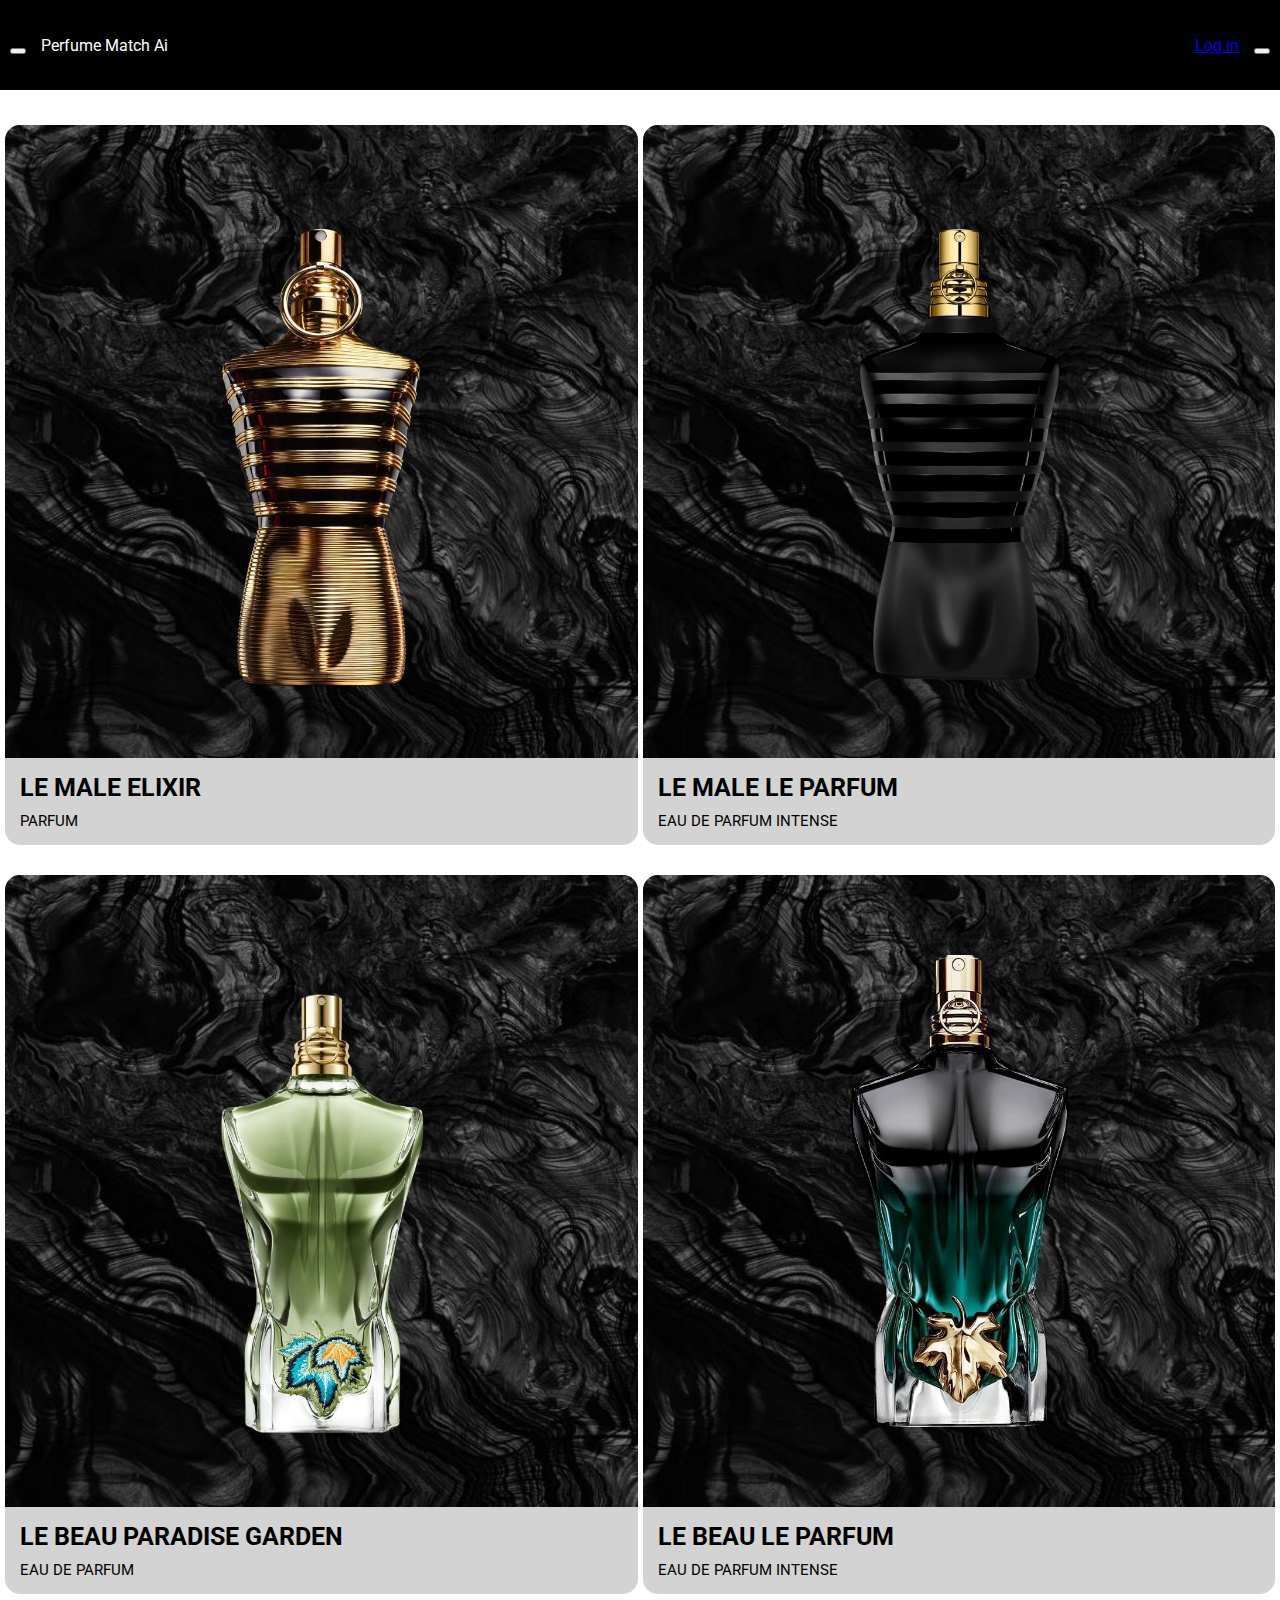
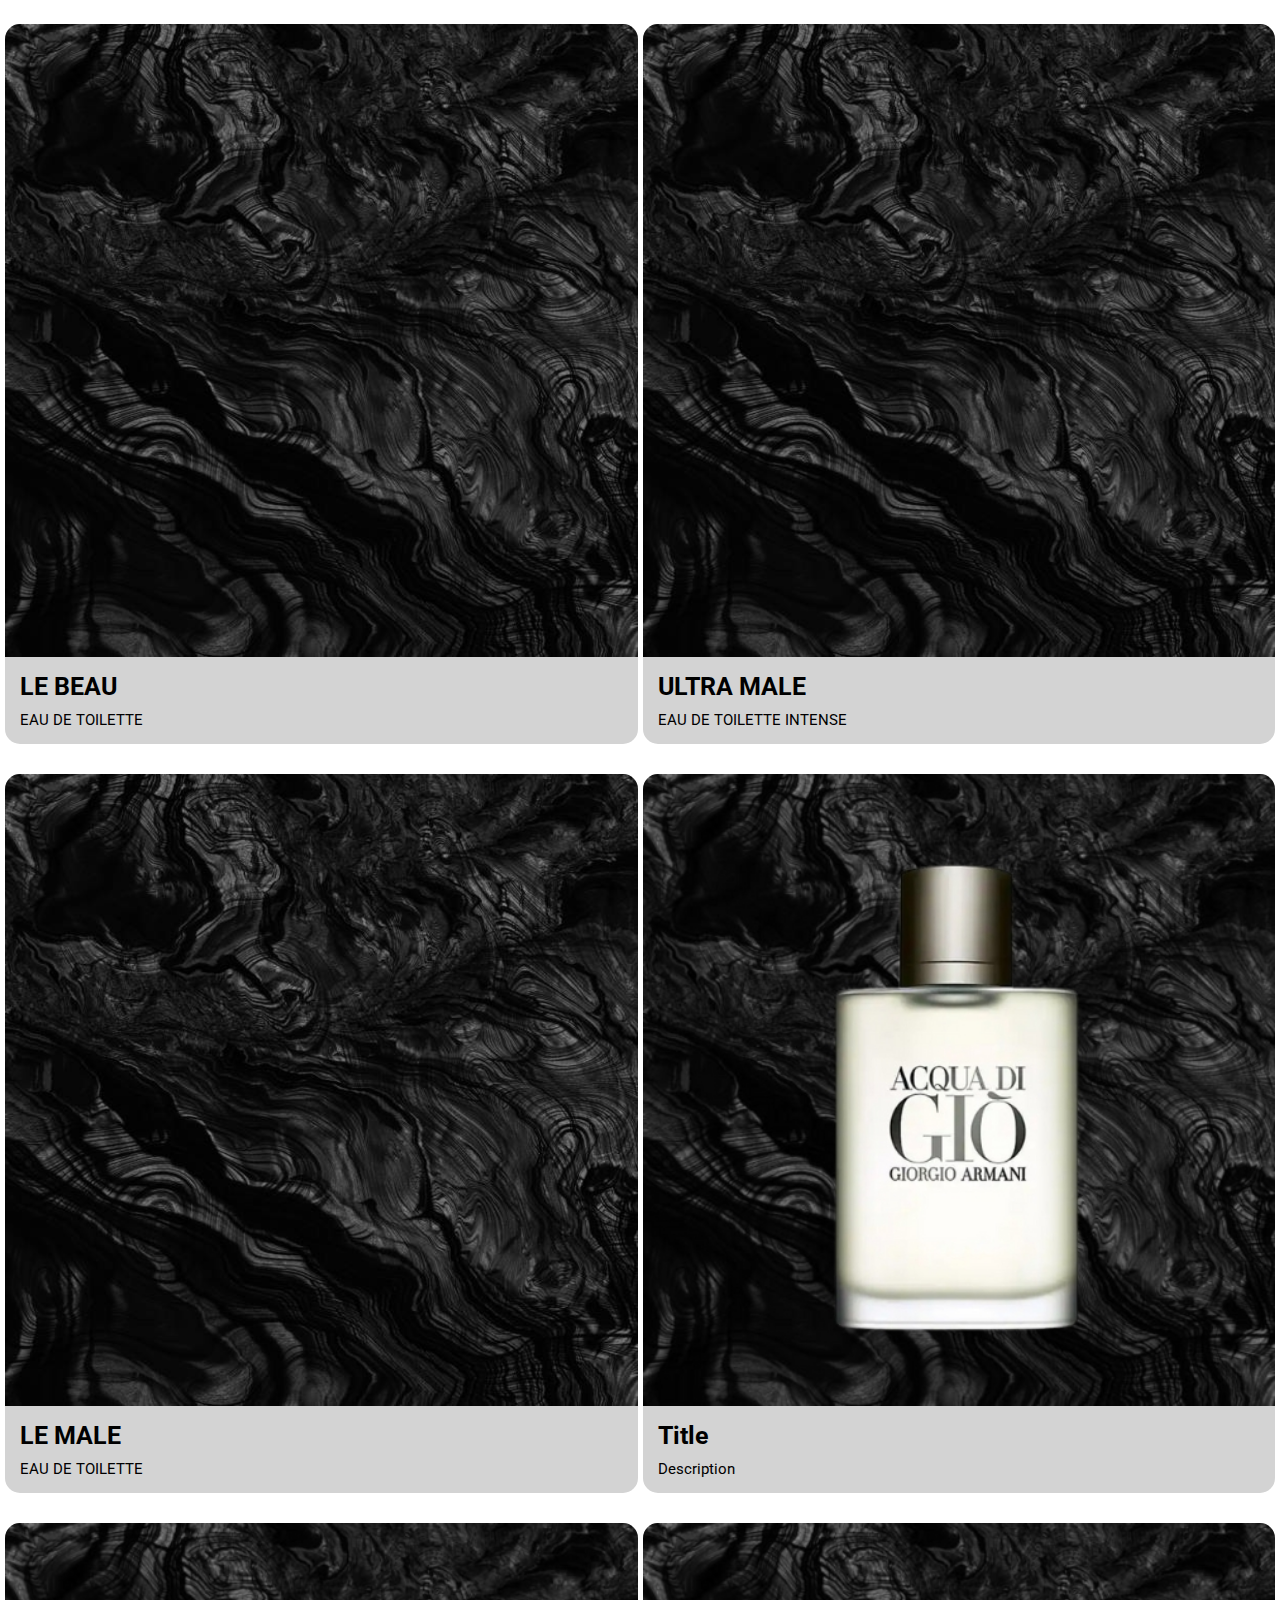
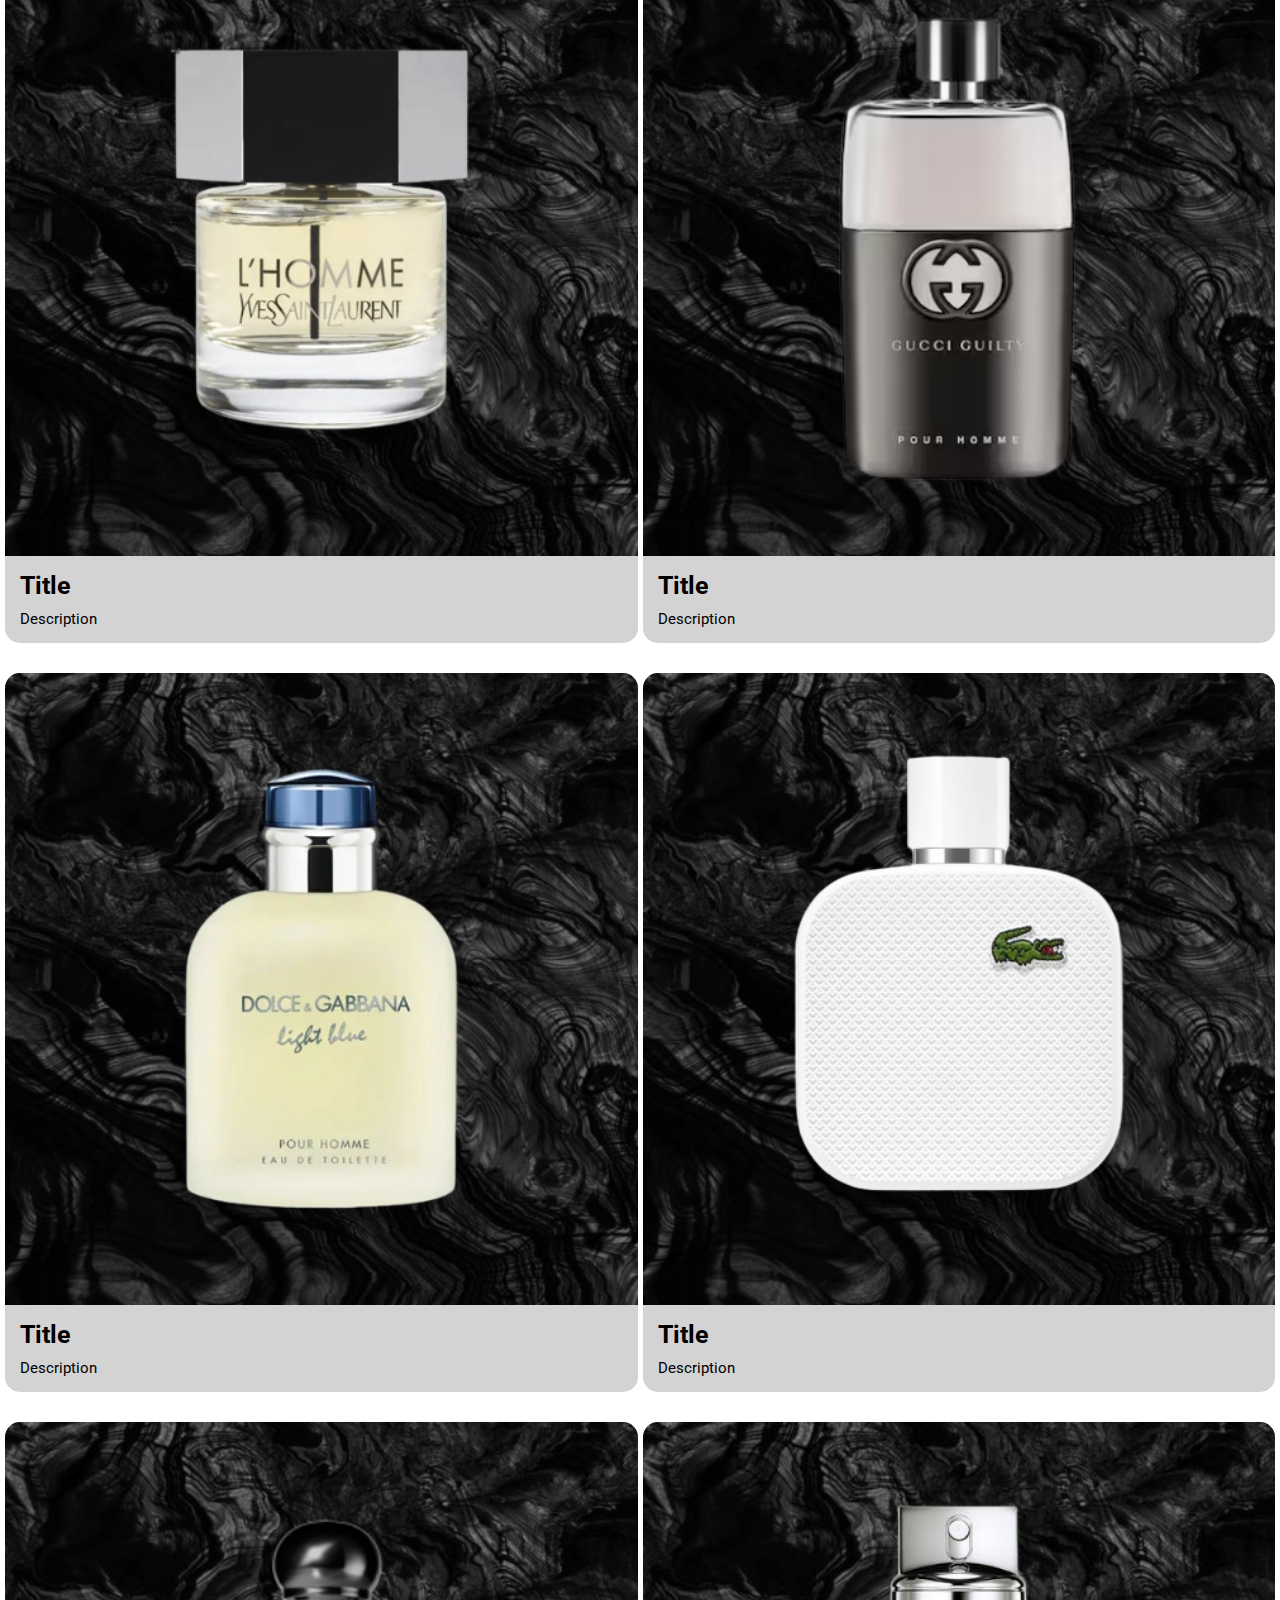
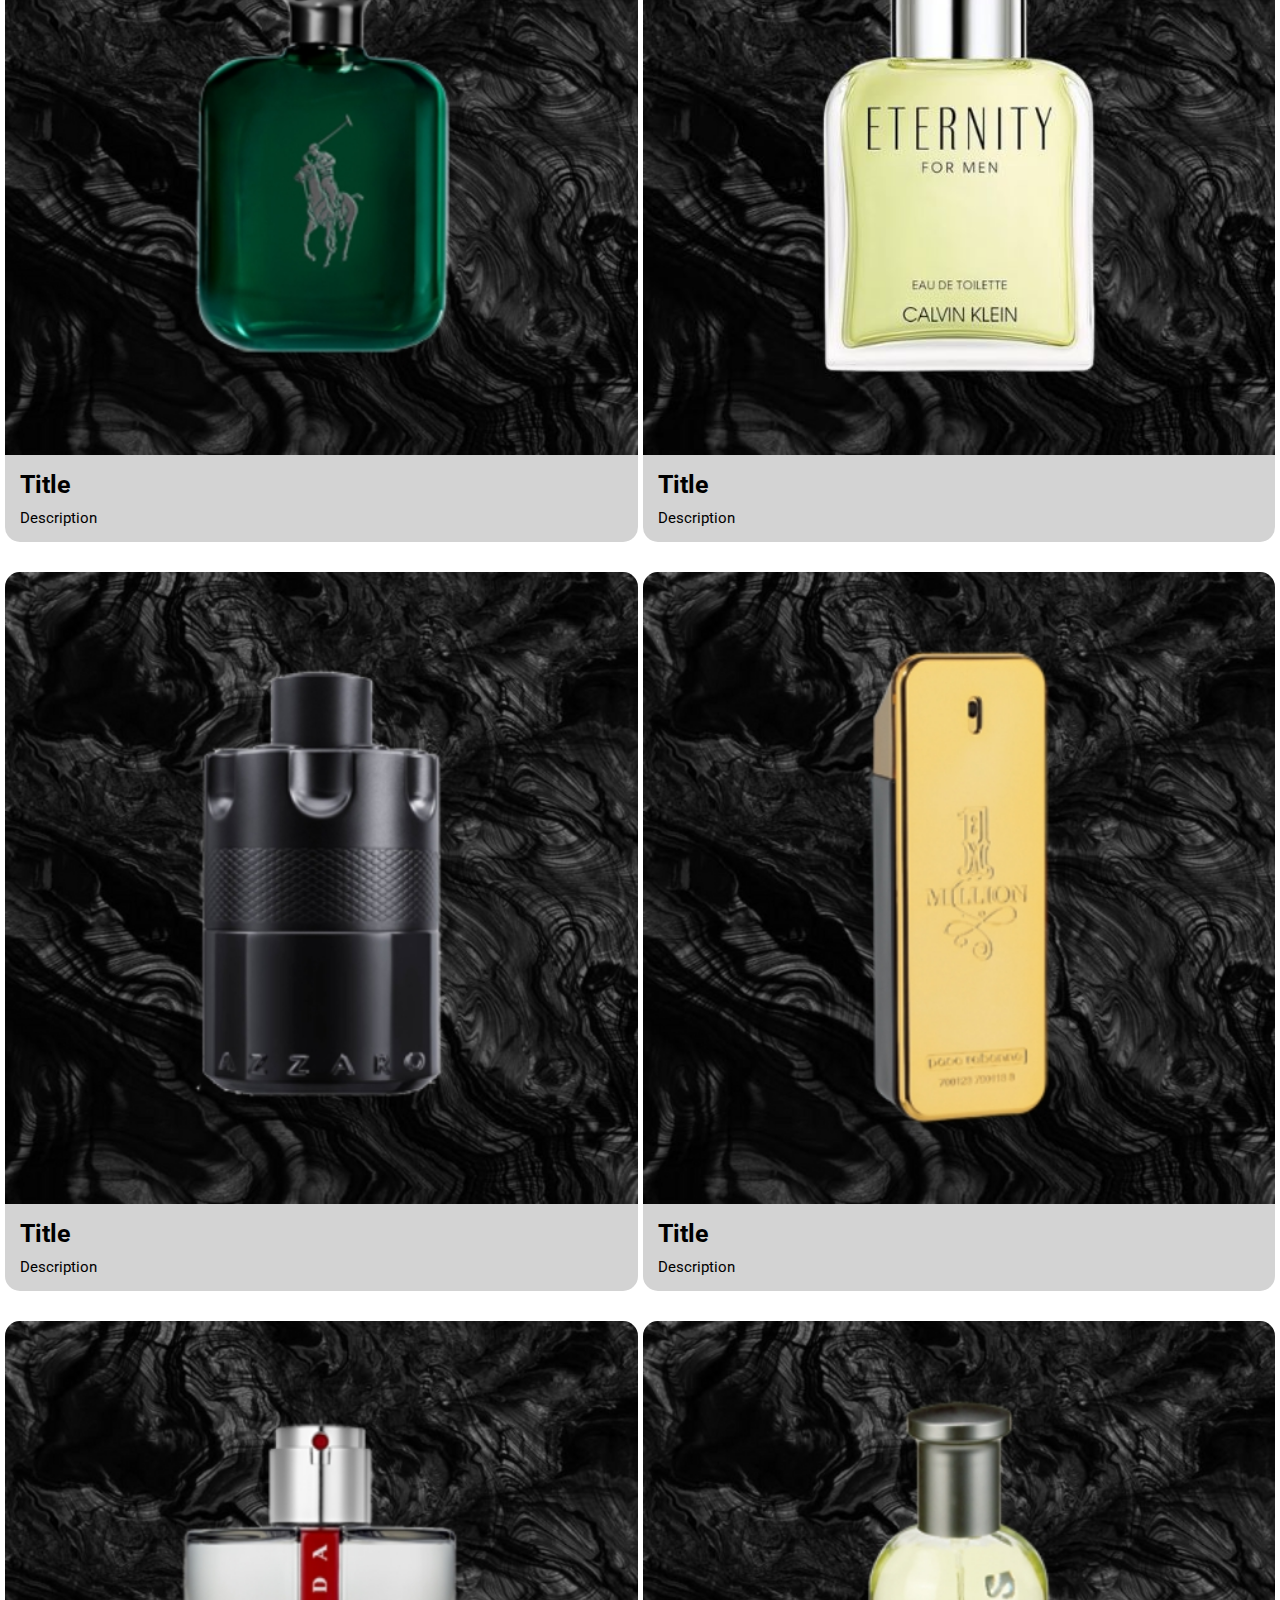
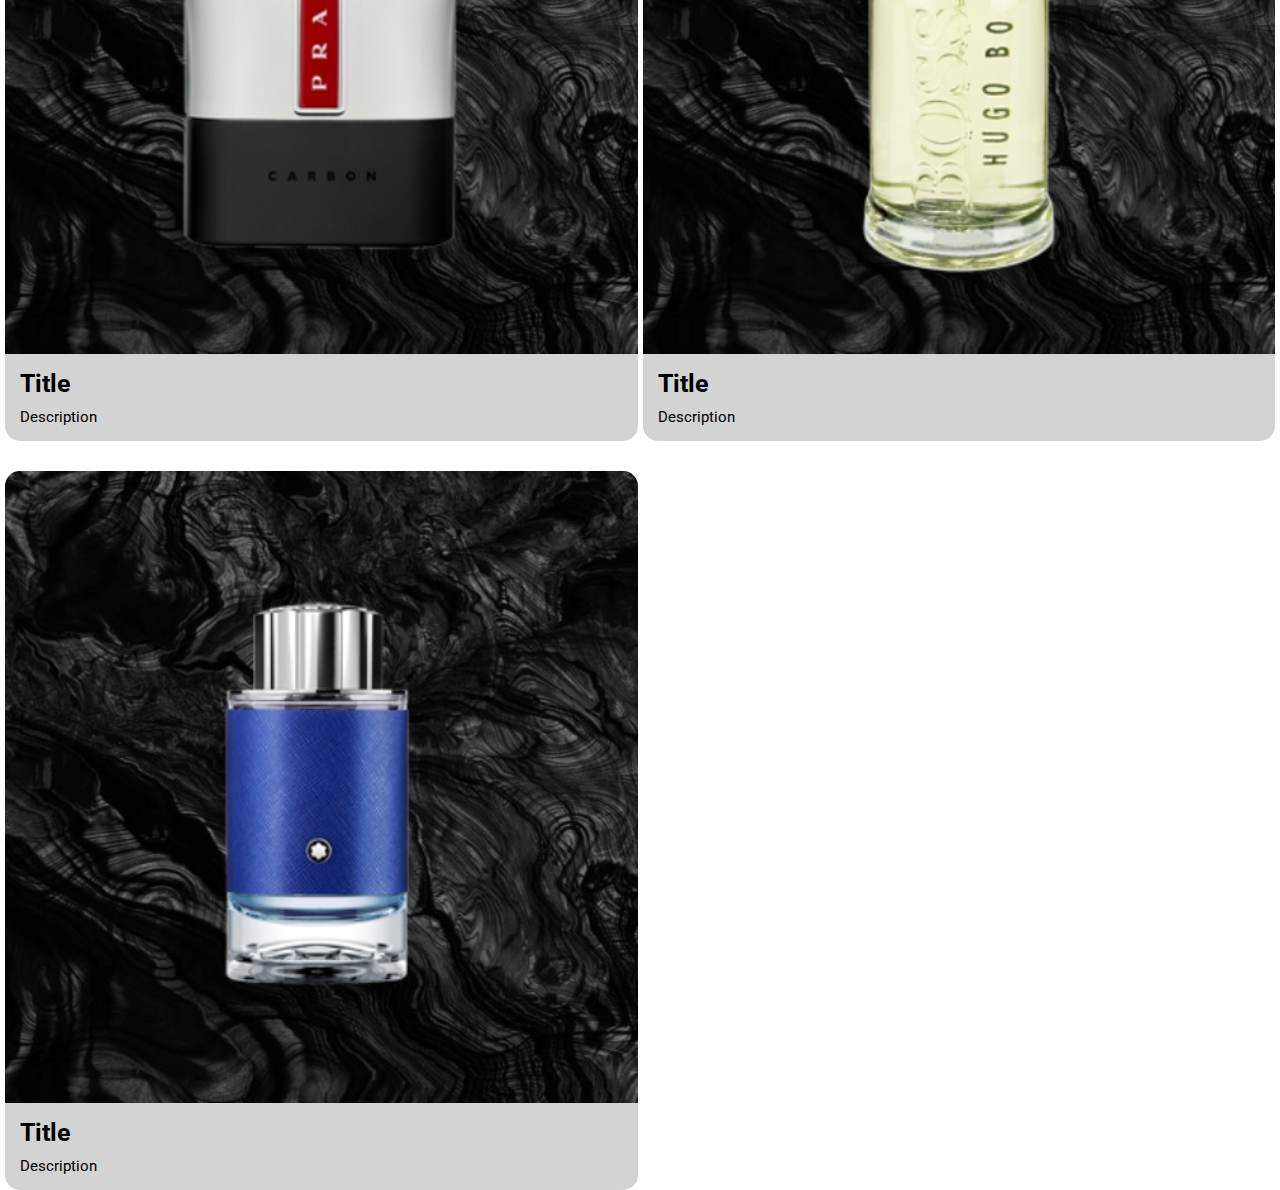
==== index.html @ 1a94e392 "Update index.html" ====
<!DOCTYPE html>
<html lang="en">
<head>
    <meta charset="UTF-8">
    <meta name="viewport" content="width=device-width, initial-scale=1.0">
    
    <link href="https://fonts.googleapis.com/css2?family=Roboto:wght@400;500;700&display=swap" rel="stylesheet">
    <link rel="stylesheet" href="https://cdnjs.cloudflare.com/ajax/libs/font-awesome/6.5.1/css/all.min.css" integrity="sha512-DTOQO9RWCH3ppGqcWaEA1BIZOC6xxalwEsw9c2QQeAIftl+Vegovlnee1c9QX4TctnWMn13TZye+giMm8e2LwA==" crossorigin="anonymous" referrerpolicy="no-referrer" />
    <link rel="stylesheet" href="style.css">
    <script src="script.js"></script> 
    <title>Perfume Match Ai</title>
    <link rel="icon" type="image/x-icon" href="favicon.png">
</head>
    
<body>
    <div class="header">
        <div class="left-section">
            <div class="menu-icon"><button class="header-button"><i class="fa-solid fa-bars"></i></button></div>
            <div class="title">Perfume Match Ai</div>
        </div>
        <div class="right-section">
            <div class="login-button"><a href="login.html" class="header-button">Log in</a></div>
            <div class="cart-button"><button class="header-button"><i class="fa-solid fa-cart-shopping"></i></button></div>
        </div>        
    </div>

    <div class="grid" id="grid">
        <div class="product">
            <div class="product-image">
                <img class="product-picture" src="Product-picture/1-1.jpg">
            </div>
            <div class="product-info">
                <div class="product-title">LE MALE ELIXIR</div>
                <div class="product-description">PARFUM</div>
            </div>
        </div>
        <div class="product">
            <div class="product-image">
                <img class="product-picture" src="Product-picture/1-2.jpg">
            </div>
            <div class="product-info">
                <div class="product-title">LE MALE LE PARFUM</div>
                <div class="product-description">EAU DE PARFUM INTENSE</div>
            </div>
        </div>
        <div class="product">
            <div class="product-image">
                <img class="product-picture" src="Product-picture/1-3.jpg">
            </div>
            <div class="product-info">
                <div class="product-title">LE BEAU PARADISE GARDEN</div>
                <div class="product-description">EAU DE PARFUM</div>
            </div>
        </div>
        <div class="product">
            <div class="product-image">
                <img class="product-picture" src="Product-picture/1-4.jpg">
            </div>
            <div class="product-info">
                <div class="product-title">LE BEAU LE PARFUM</div>
                <div class="product-description">EAU DE PARFUM INTENSE</div>
            </div>
        </div>
        <div class="product">
            <div class="product-image">
                <img class="product-picture" src="Product-picture/0.png">
            </div>
            <div class="product-info">
                <div class="product-title">LE BEAU</div>
                <div class="product-description">EAU DE TOILETTE</div>
            </div>
        </div>
        <div class="product">
            <div class="product-image">
                <img class="product-picture" src="Product-picture/0.png">
            </div>
            <div class="product-info">
                <div class="product-title">ULTRA MALE</div>
                <div class="product-description">EAU DE TOILETTE INTENSE</div>
            </div>
        </div>
        <div class="product">
            <div class="product-image">
                <img class="product-picture" src="Product-picture/0.png">
            </div>
            <div class="product-info">
                <div class="product-title">LE MALE</div>
                <div class="product-description">EAU DE TOILETTE</div>
            </div>
        </div>
        <div class="product">
            <div class="product-image">
                <img class="product-picture" src="Product-picture/1.jpg">
            </div>
            <div class="product-info">
                <div class="product-title">Title</div>
                <div class="product-description">Description</div>
            </div>
        </div>
        <div class="product">
            <div class="product-image">
                <img class="product-picture" src="Product-picture/2.jpg">
            </div>
            <div class="product-info">
                <div class="product-title">Title</div>
                <div class="product-description">Description</div>
            </div>
        </div>
        <div class="product">
            <div class="product-image">
                <img class="product-picture" src="Product-picture/3.jpg">
            </div>
            <div class="product-info">
                <div class="product-title">Title</div>
                <div class="product-description">Description</div>
            </div>
        </div>
        <div class="product">
            <div class="product-image">
                <img class="product-picture" src="Product-picture/4.jpg">
            </div>
            <div class="product-info">
                <div class="product-title">Title</div>
                <div class="product-description">Description</div>
            </div>
        </div>
        <div class="product">
            <div class="product-image">
                <img class="product-picture" src="Product-picture/5.jpg">
            </div>
            <div class="product-info">
                <div class="product-title">Title</div>
                <div class="product-description">Description</div>
            </div>
        </div>
        <div class="product">
            <div class="product-image">
                <img class="product-picture" src="Product-picture/6.jpg">
            </div>
            <div class="product-info">
                <div class="product-title">Title</div>
                <div class="product-description">Description</div>
            </div>
        </div>
        <div class="product">
            <div class="product-image">
                <img class="product-picture" src="Product-picture/7.jpg">
            </div>
            <div class="product-info">
                <div class="product-title">Title</div>
                <div class="product-description">Description</div>
            </div>
        </div>
        <div class="product">
            <div class="product-image">
                <img class="product-picture" src="Product-picture/8.jpg">
            </div>
            <div class="product-info">
                <div class="product-title">Title</div>
                <div class="product-description">Description</div>
            </div>
        </div>
        <div class="product">
            <div class="product-image">
                <img class="product-picture" src="Product-picture/9.jpg">
            </div>
            <div class="product-info">
                <div class="product-title">Title</div>
                <div class="product-description">Description</div>
            </div>
        </div>
        <div class="product">
            <div class="product-image">
                <img class="product-picture" src="Product-picture/10.jpg">
            </div>
            <div class="product-info">
                <div class="product-title">Title</div>
                <div class="product-description">Description</div>
            </div>
        </div>
        <div class="product">
            <div class="product-image">
                <img class="product-picture" src="Product-picture/11.jpg">
            </div>
            <div class="product-info">
                <div class="product-title">Title</div>
                <div class="product-description">Description</div>
            </div>
        </div>
        <div class="product">
            <div class="product-image">
                <img class="product-picture" src="Product-picture/12.jpg">
            </div>
            <div class="product-info">
                <div class="product-title">Title</div>
                <div class="product-description">Description</div>
            </div>
        </div>
    </div>

</body>
</html>
---- style.css ----
body{
    font-family: "Roboto", Arial;
    margin: 0;
    height: 2000px;
}
.header{
    background-color: black;
    height: 90px;
    display: flex;
    flex-direction: row;
    justify-content: space-between;
    align-items: center;
    position: fixed;
    left: 0px;
    right: 0px;
}
.left-section{
    color: white;
    display: flex;
    justify-content:left;
    align-items: center;
    margin-left: 10px;
}
.menu-icon {
    cursor: pointer;
    margin-right: 15px;
}
.title-button{    
    font-size: 25px;
    font-weight: 700;
    cursor: pointer;
    flex-shrink: 0;
}
.right-section{
    color: white;
    display: flex;
    align-items: center;
    justify-content: right;
    flex-shrink: 0;
    margin-right: 10px;
}
.search-button{
    margin-right: 15px;
}
.login-button{
    margin-right: 15px;
}
.login-button:hover,.cart-button:hover{
    color: gray;
    cursor: pointer;
}
.grid{
    display: grid;
    grid-template-columns: 1fr 1fr; 
    column-gap: 5px;  
    row-gap: 30px;
    padding-top: 125px;
    padding-left: 5px;
    padding-right: 5px;
}
.product{
    background-color: lightgray;
    border-radius: 15px;
    cursor: pointer;
}
.product-image{
    display: flex;
    justify-content: center;
    align-items: center;
    border-top-left-radius: 15px;
    border-top-right-radius: 15px;
}
.product-picture{
    height: 100%;
    width: 100%;
    border-top-left-radius: 15px;
    border-top-right-radius: 15px;
}
.product-info{
    margin: 15px;
}
.product-title{
    font-weight: 700;
    font-size: 25px;
}
.product-description{
    font-size: 15px;
    margin-top: 10px;
    margin-bottom: 10px;
}
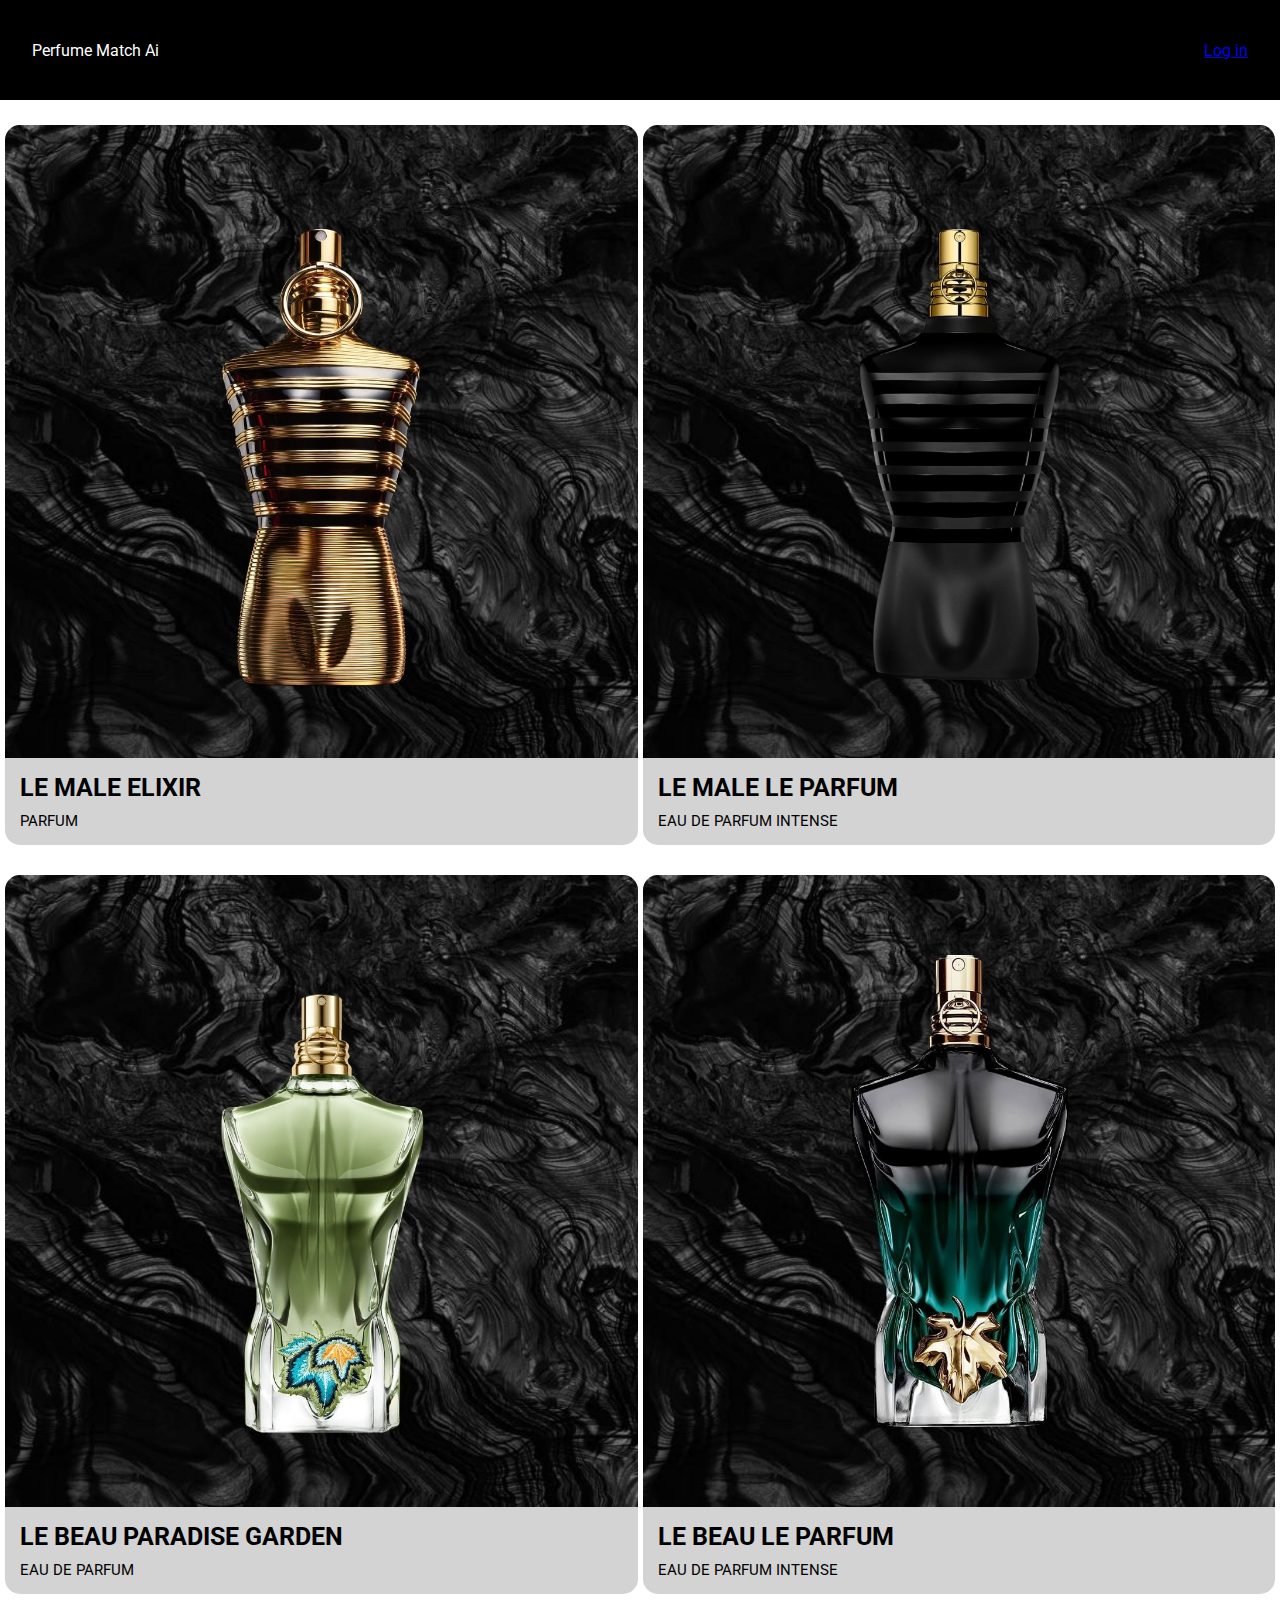
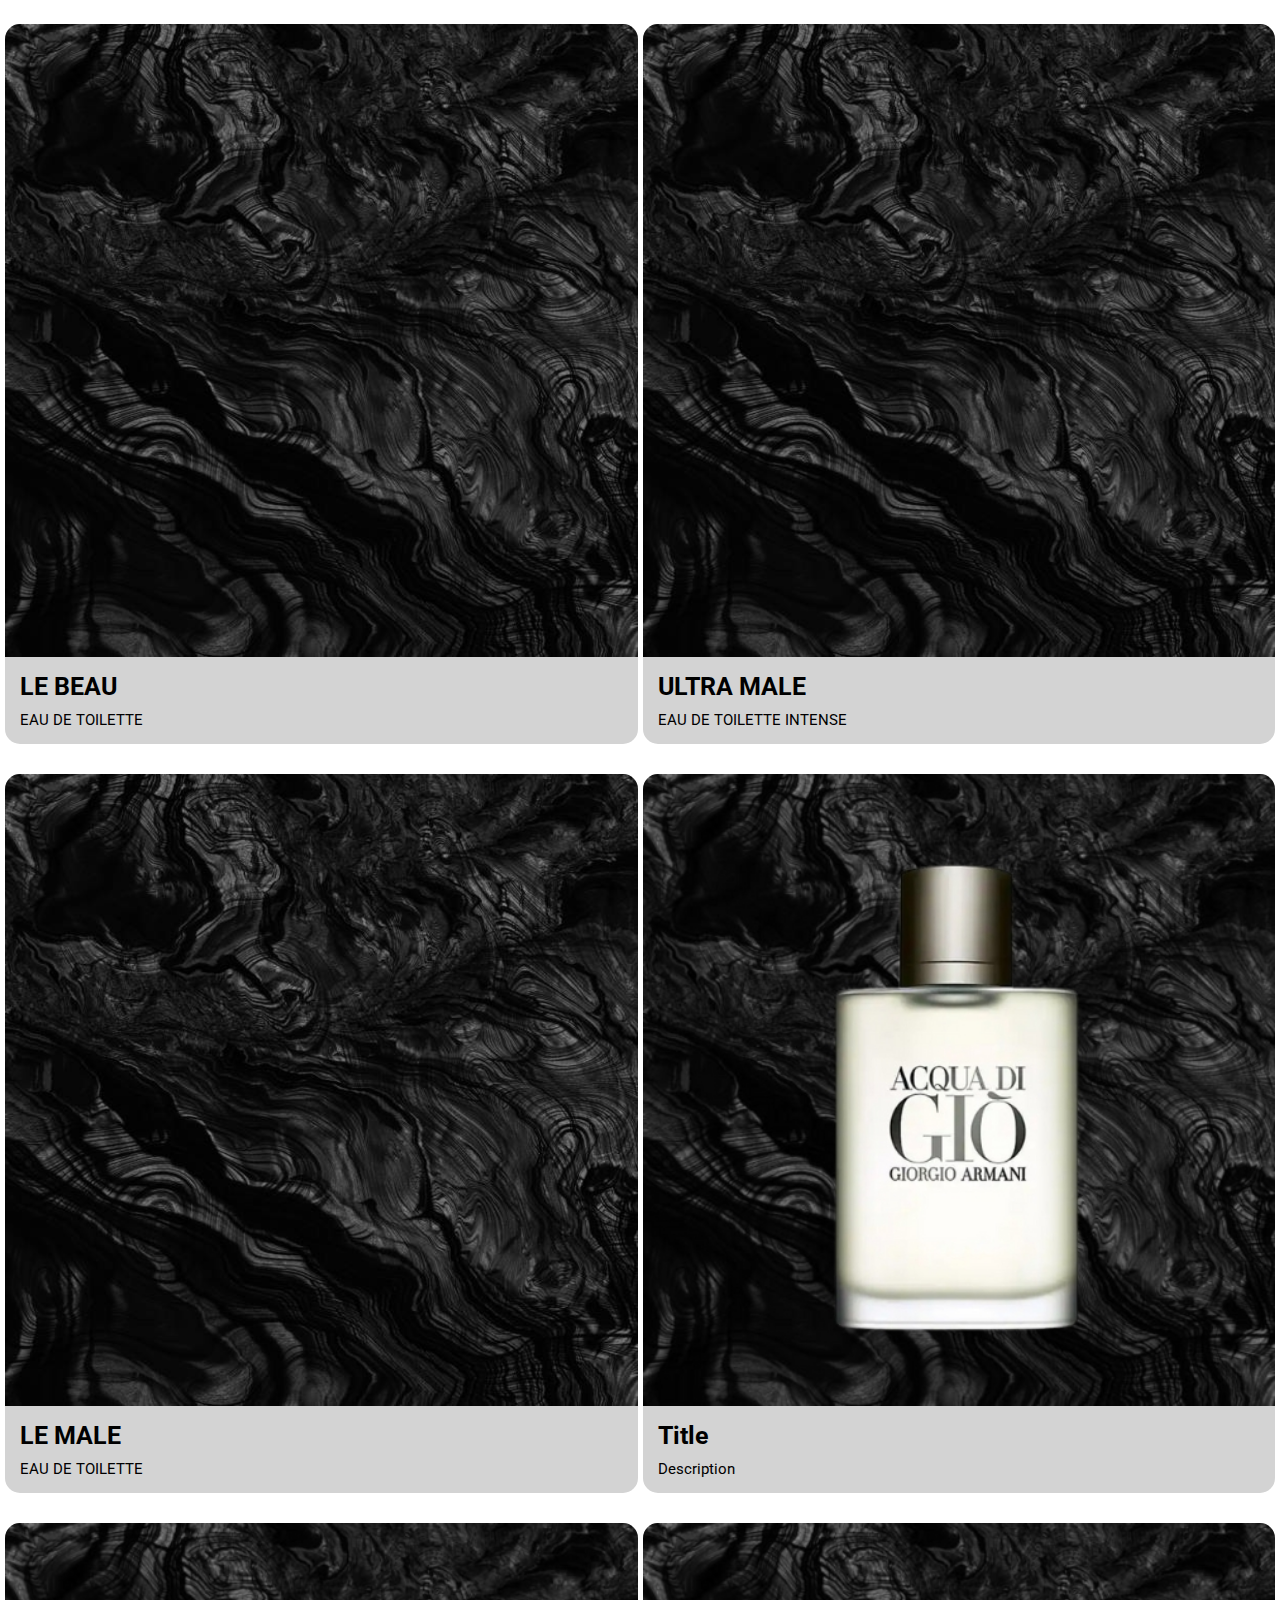
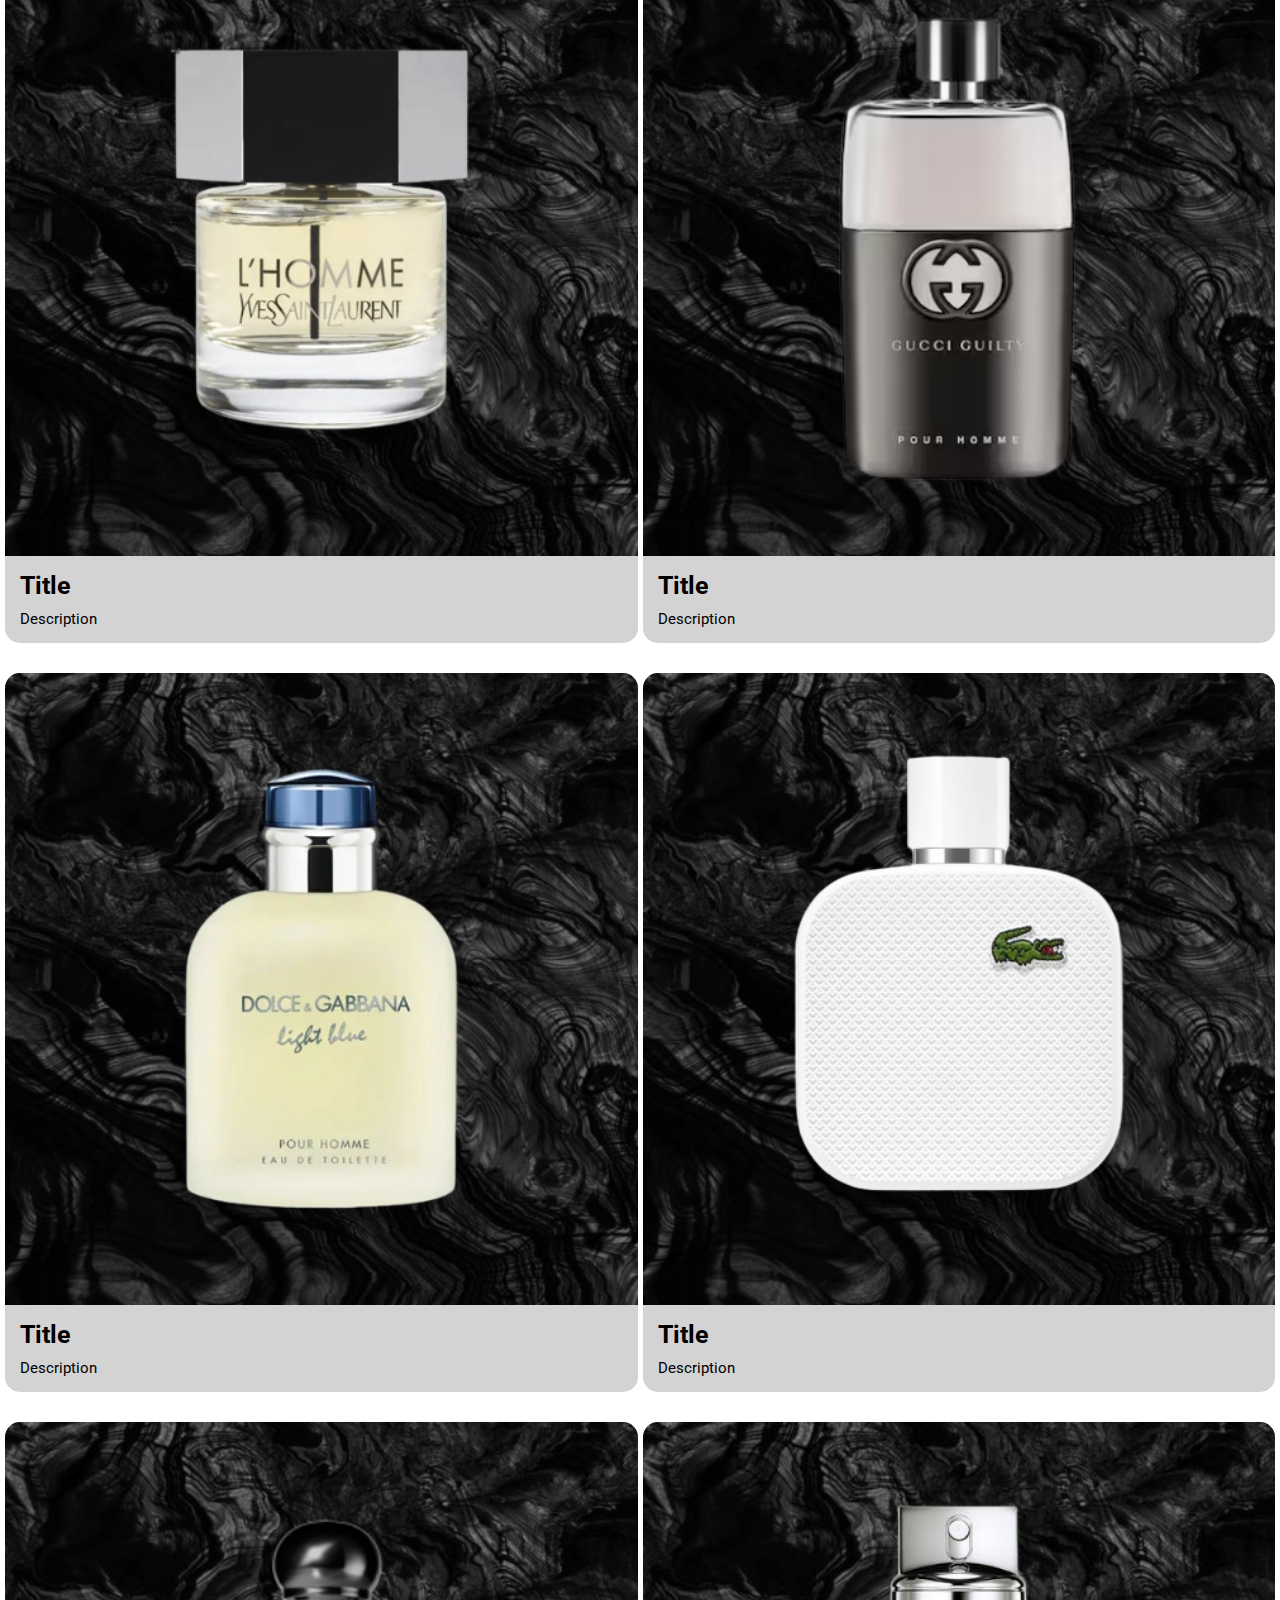
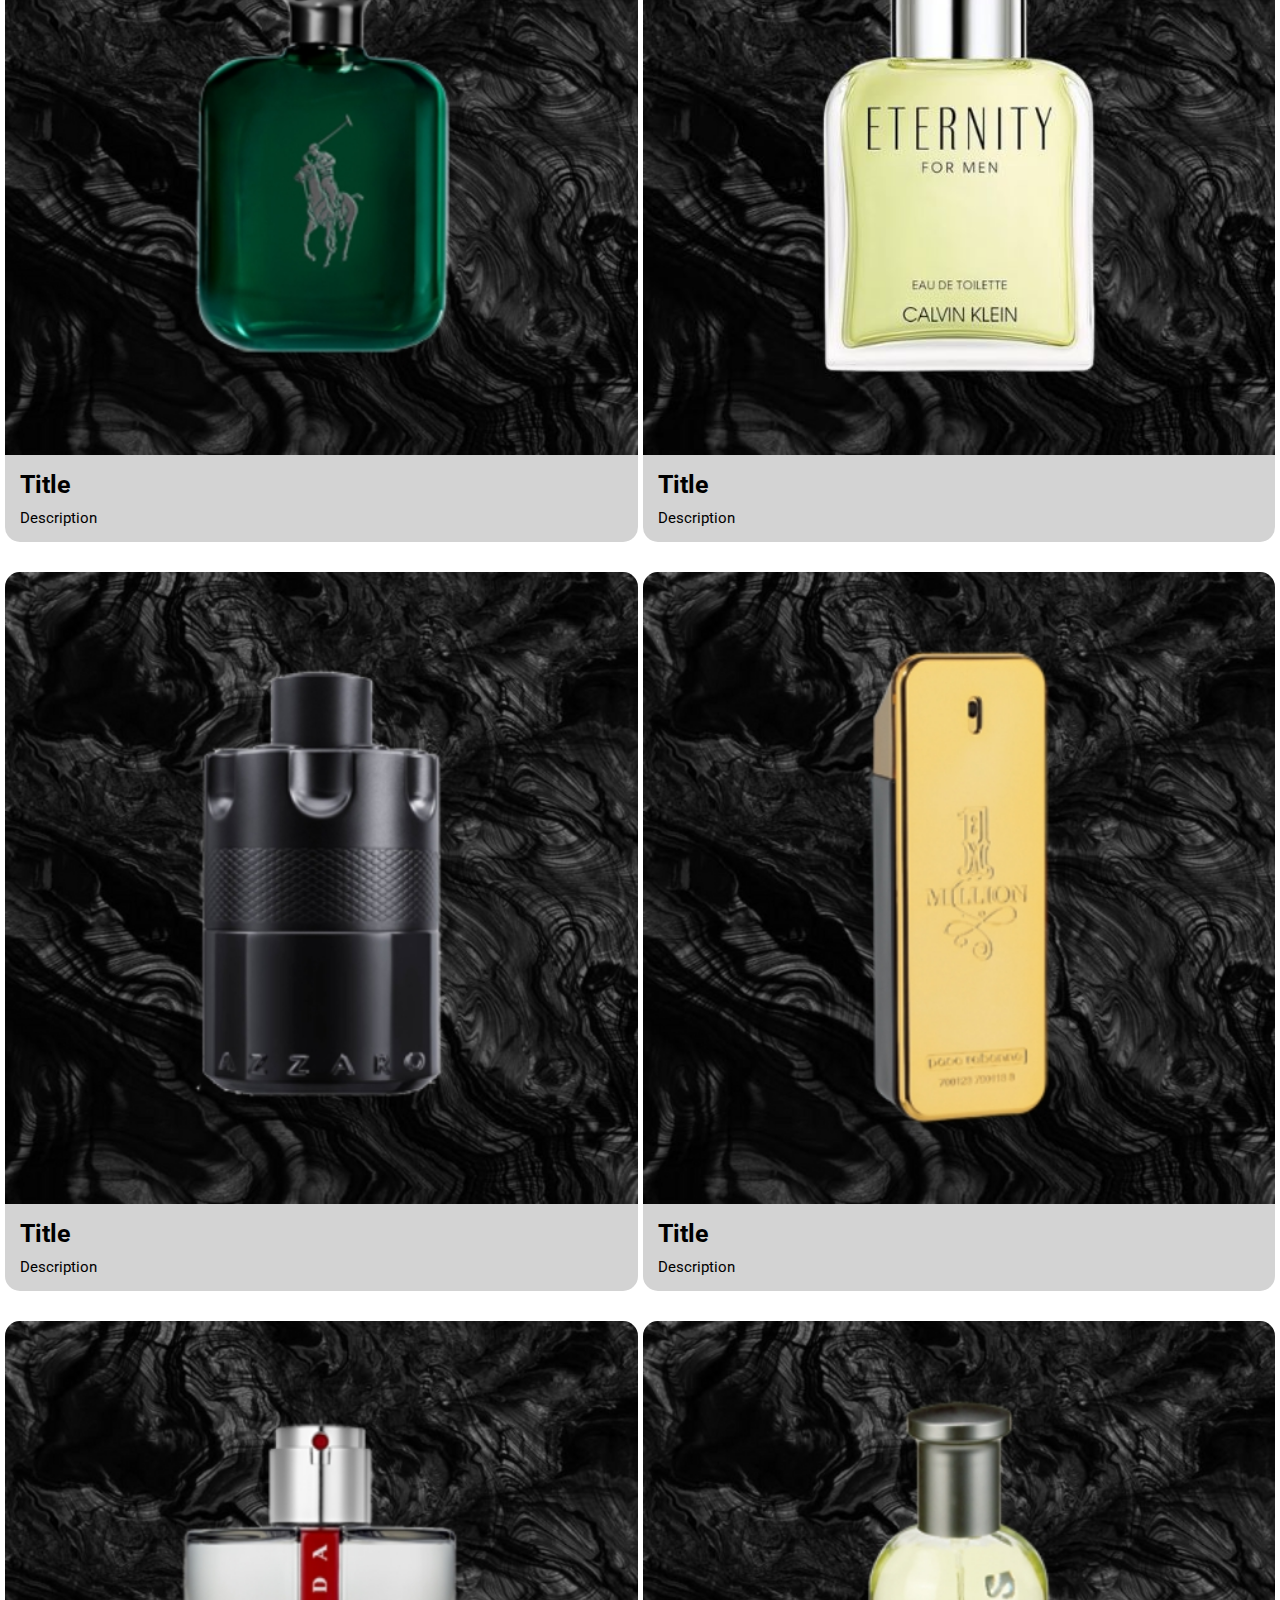
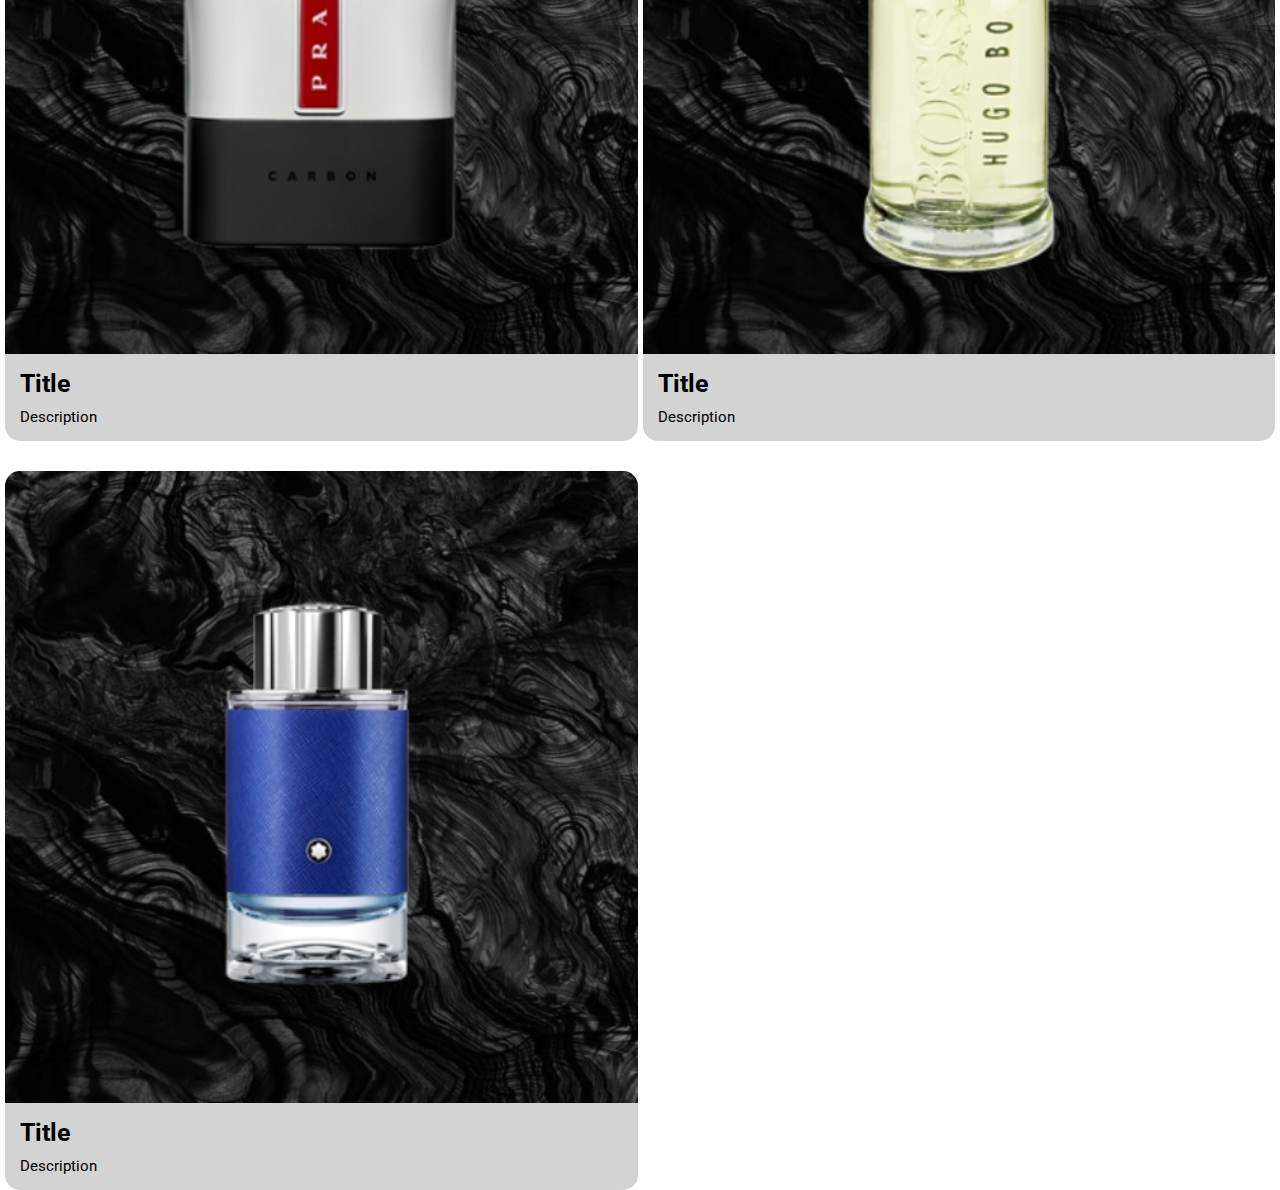
==== commit a61679b4: "Update index.html" ====
--- a/index.html
+++ b/index.html
@@ -16,10 +16,10 @@
     <div class="header">
         <div class="left-section">
             <div class="menu-icon"><button class="header-button"><i class="fa-solid fa-bars"></i></button></div>
-            <div class="title">Perfume Match Ai</div>
+            <div class="title-header">Perfume Match Ai</div>
         </div>
         <div class="right-section">
-            <div class="login-button"><a href="login.html" class="header-button">Log in</a></div>
+            <div class="login-button"><a href="login.html" class="header-text-button">Log in</a></div>
             <div class="cart-button"><button class="header-button"><i class="fa-solid fa-cart-shopping"></i></button></div>
         </div>        
     </div>
--- a/style.css
+++ b/style.css
@@ -5,7 +5,7 @@
 }
 .header{
     background-color: black;
-    height: 90px;
+    height: 100px;
     display: flex;
     flex-direction: row;
     justify-content: space-between;
@@ -13,6 +13,12 @@
     position: fixed;
     left: 0px;
     right: 0px;
+}
+.header-button{
+    color: white;
+    background-color: transparent;
+    border-width: 0;
+    font-size: 18px;
 }
 .left-section{
     color: white;
@@ -23,9 +29,9 @@
 }
 .menu-icon {
     cursor: pointer;
-    margin-right: 15px;
+    margin-right: 10px;
 }
-.title-button{    
+.title{    
     font-size: 25px;
     font-weight: 700;
     cursor: pointer;
@@ -39,11 +45,8 @@
     flex-shrink: 0;
     margin-right: 10px;
 }
-.search-button{
-    margin-right: 15px;
-}
 .login-button{
-    margin-right: 15px;
+    margin-right: 10px;
 }
 .login-button:hover,.cart-button:hover{
     color: gray;
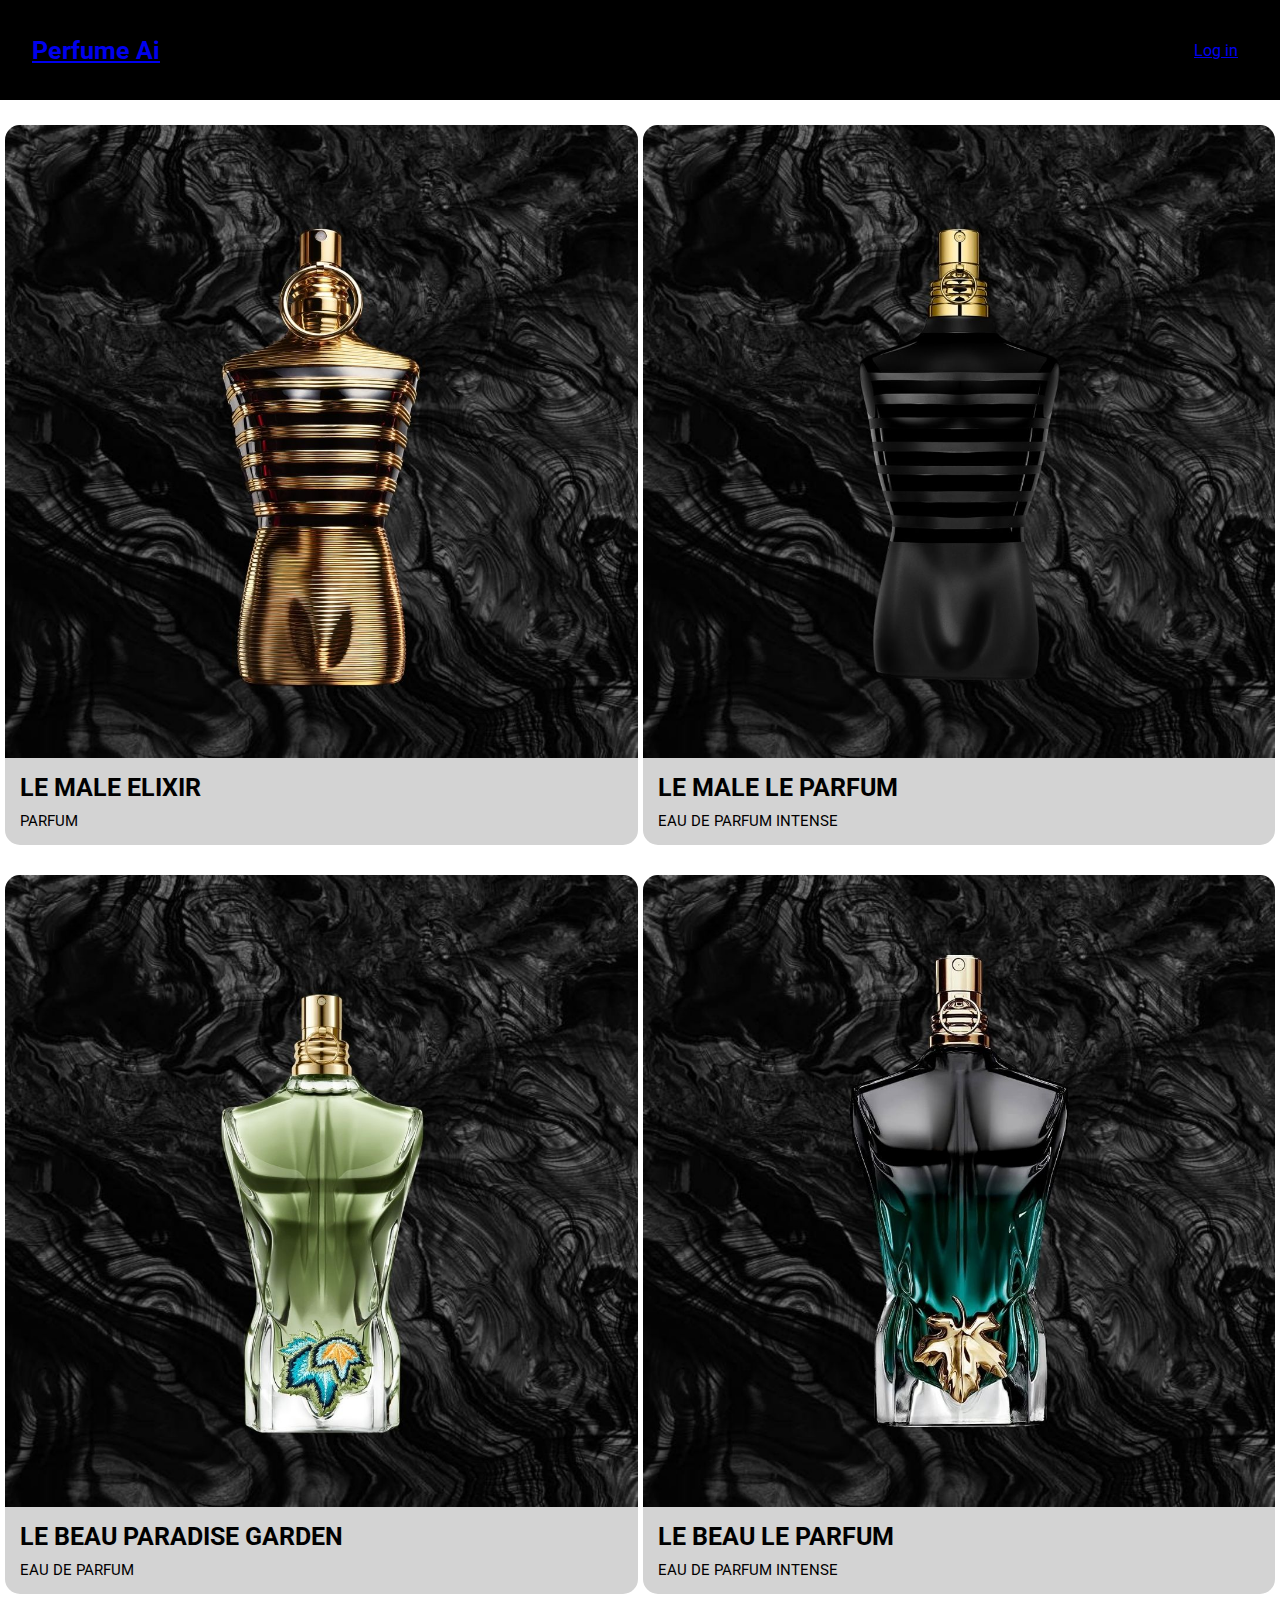
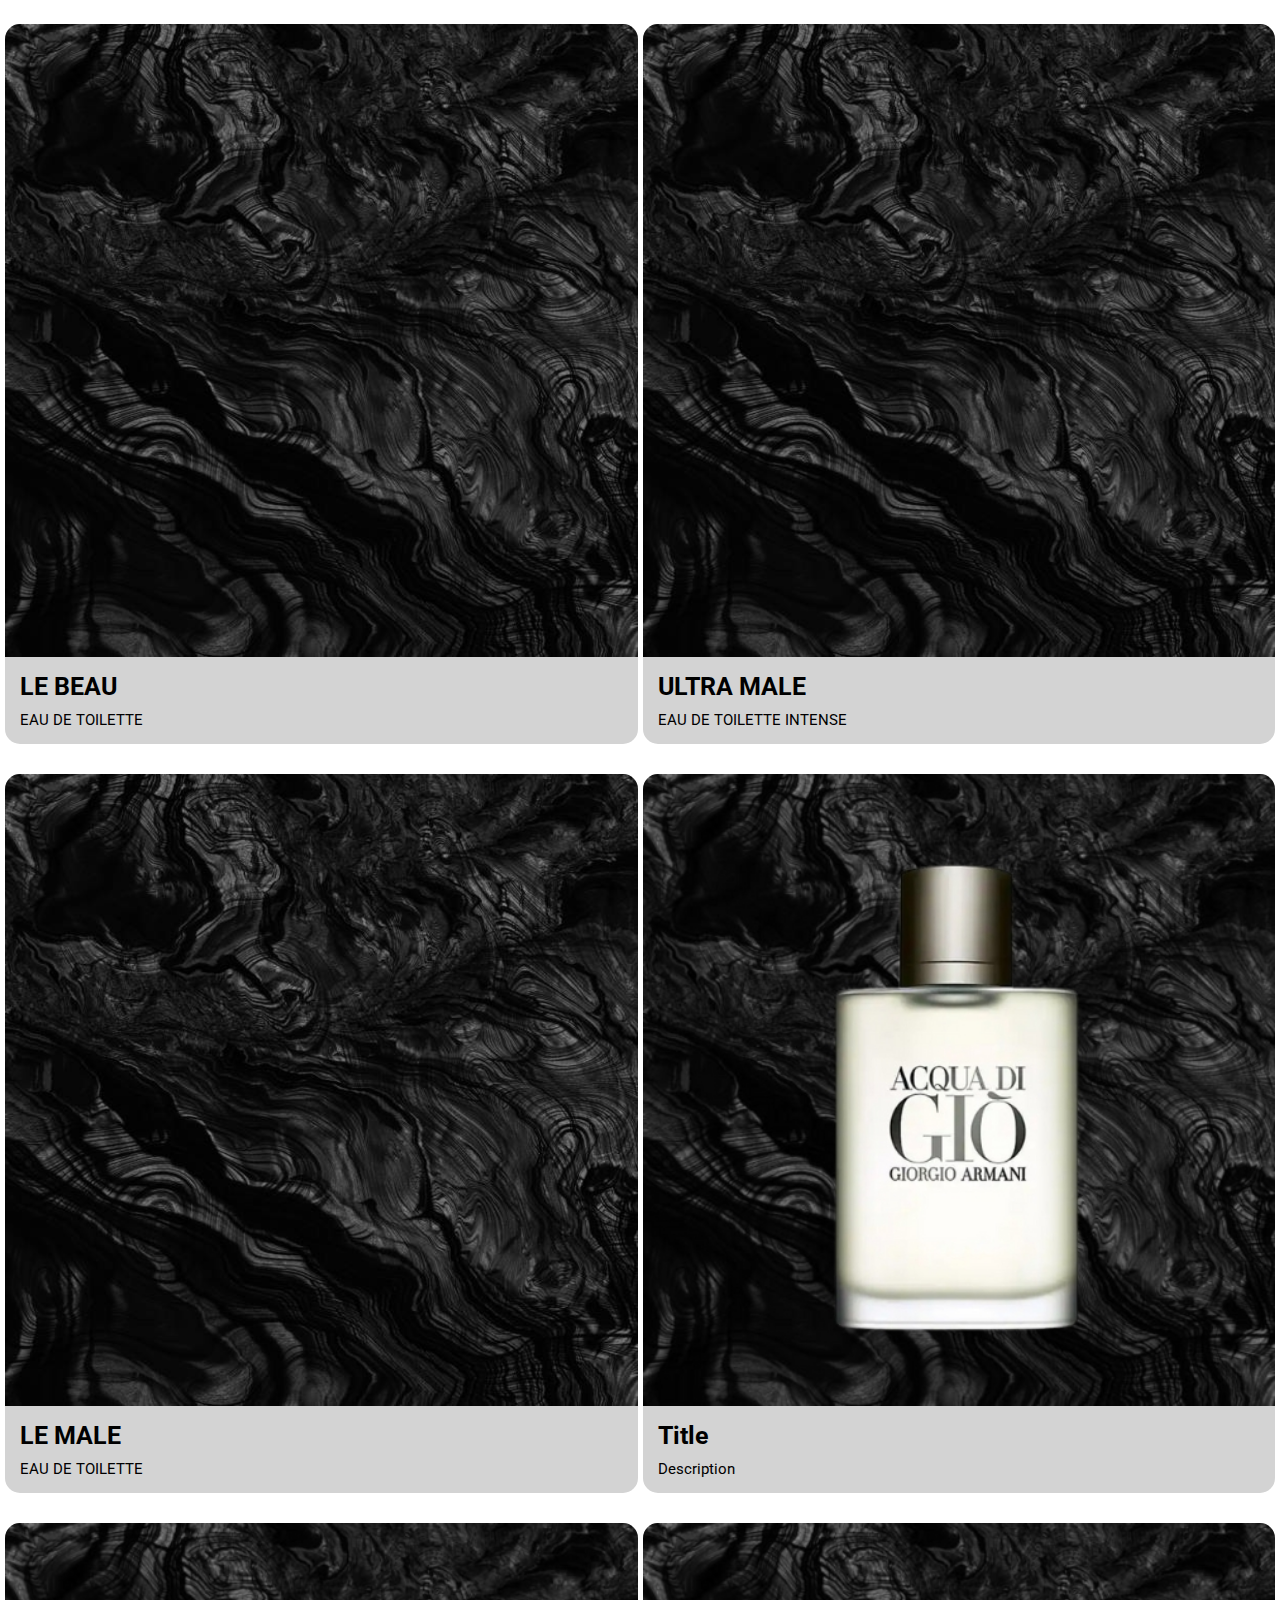
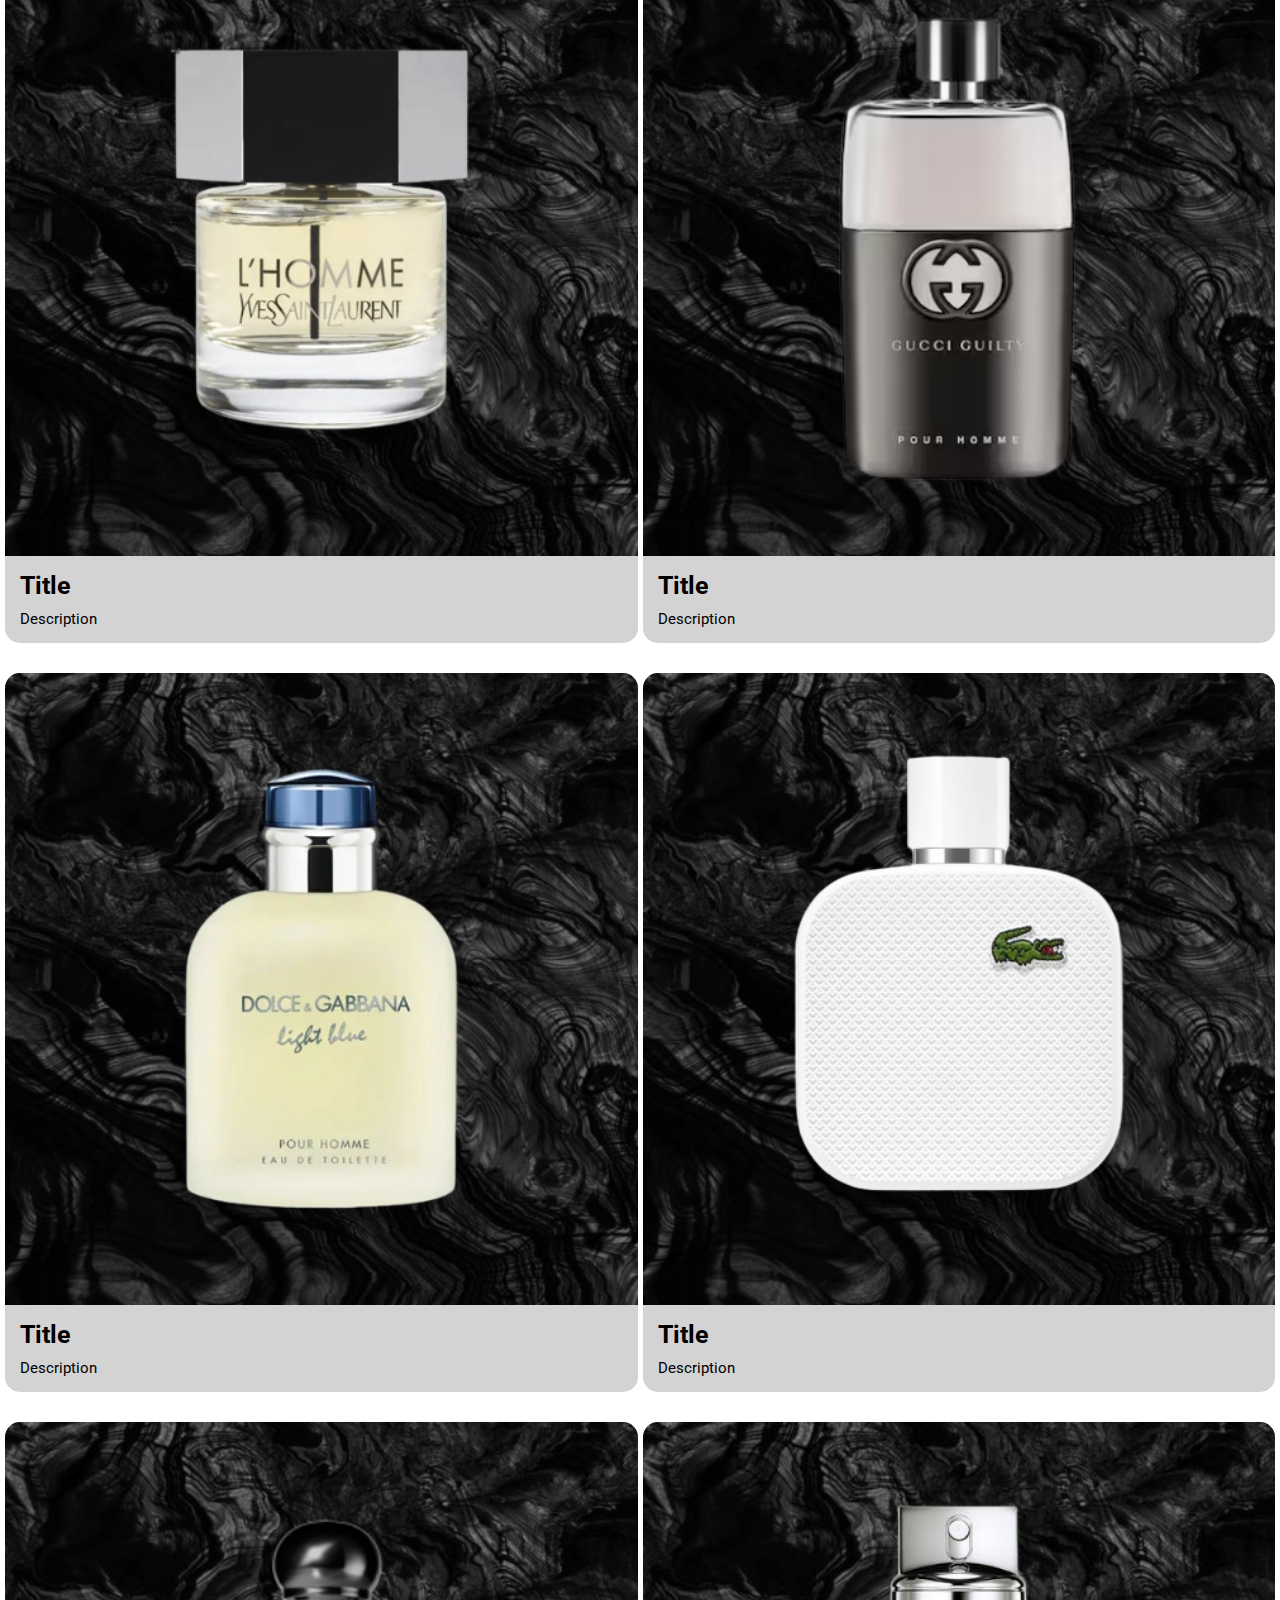
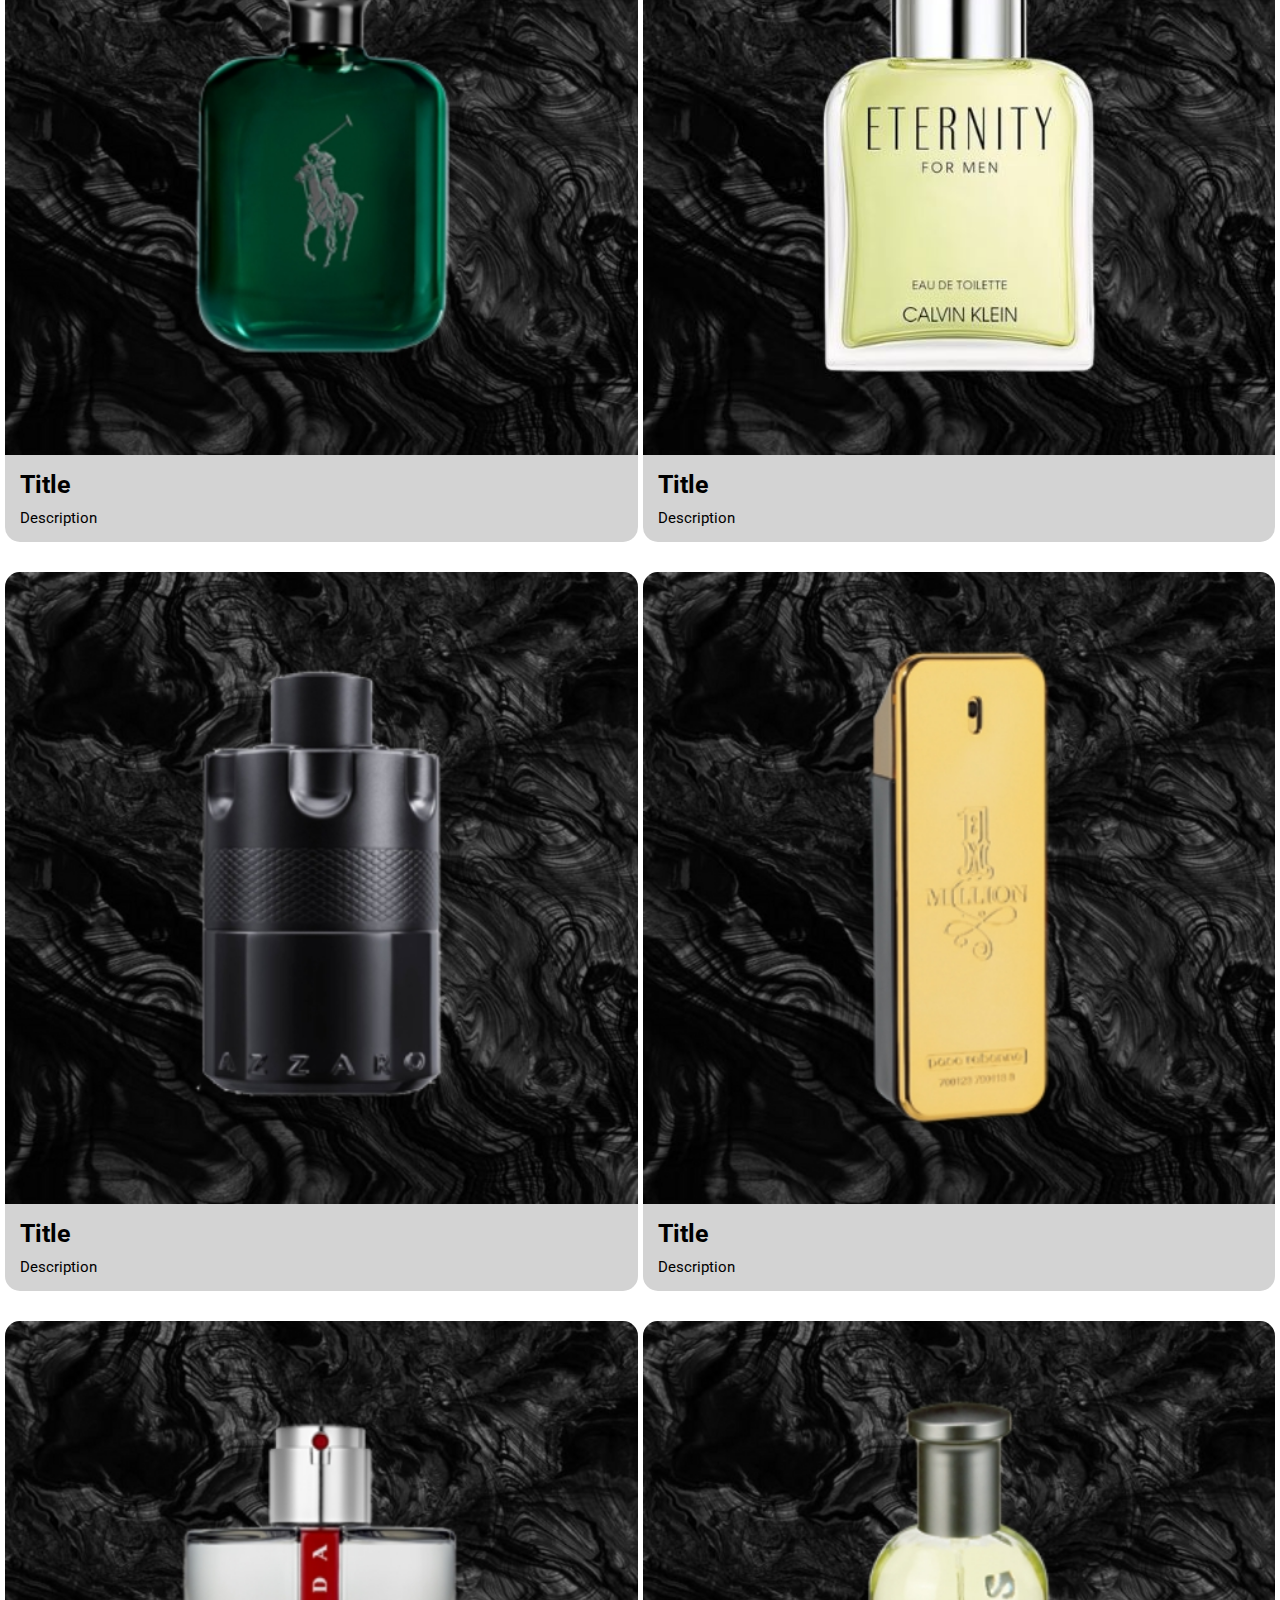
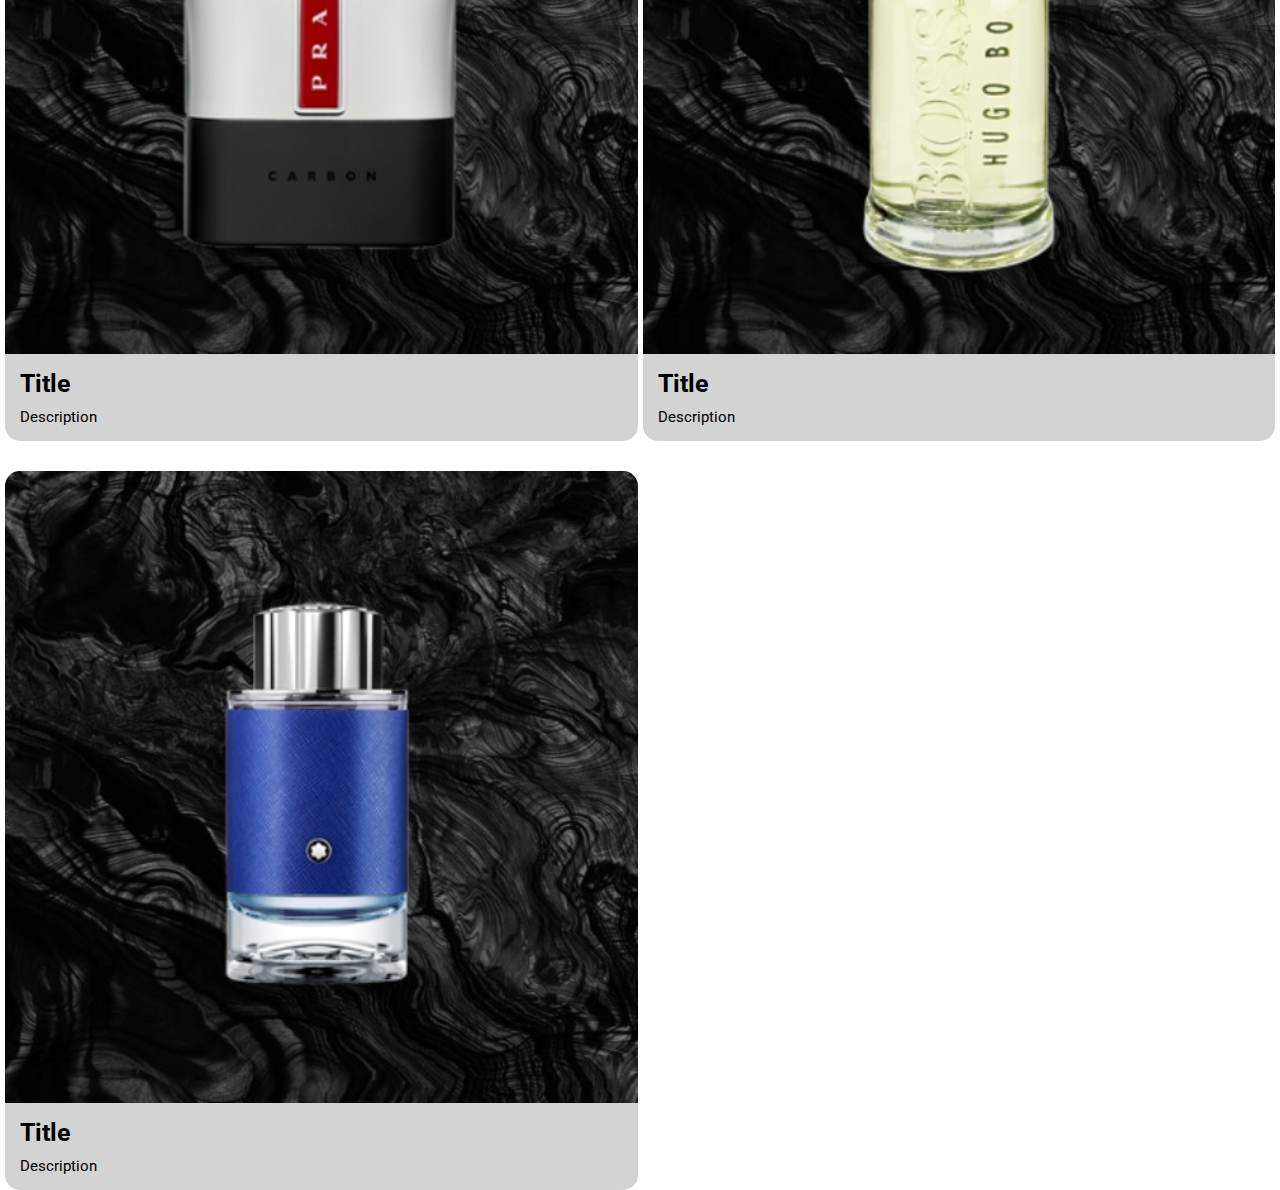
==== commit 84fb2bb6: "Update index.html" ====
--- a/index.html
+++ b/index.html
@@ -8,7 +8,7 @@
     <link rel="stylesheet" href="https://cdnjs.cloudflare.com/ajax/libs/font-awesome/6.5.1/css/all.min.css" integrity="sha512-DTOQO9RWCH3ppGqcWaEA1BIZOC6xxalwEsw9c2QQeAIftl+Vegovlnee1c9QX4TctnWMn13TZye+giMm8e2LwA==" crossorigin="anonymous" referrerpolicy="no-referrer" />
     <link rel="stylesheet" href="style.css">
     <script src="script.js"></script> 
-    <title>Perfume Match Ai</title>
+    <title>Perfume Ai</title>
     <link rel="icon" type="image/x-icon" href="favicon.png">
 </head>
     
@@ -16,10 +16,10 @@
     <div class="header">
         <div class="left-section">
             <div class="menu-icon"><button class="header-button"><i class="fa-solid fa-bars"></i></button></div>
-            <div class="title-header">Perfume Match Ai</div>
+            <div class="title-header"><a href="index.html" class="title-header">Perfume Ai</a></div>
         </div>
         <div class="right-section">
-            <div class="login-button"><a href="login.html" class="header-text-button">Log in</a></div>
+            <div class="login-button"><a href="login.html" class="login-button">Log in</a></div>
             <div class="cart-button"><button class="header-button"><i class="fa-solid fa-cart-shopping"></i></button></div>
         </div>        
     </div>
--- a/style.css
+++ b/style.css
@@ -20,6 +20,13 @@
     border-width: 0;
     font-size: 18px;
 }
+.header-text-button{
+    color: white;
+    background-color: transparent;
+    border-width: 0;
+    font-size: 18px;
+    text-decoration: none;
+}
 .left-section{
     color: white;
     display: flex;
@@ -31,7 +38,7 @@
     cursor: pointer;
     margin-right: 10px;
 }
-.title{    
+.title-header{    
     font-size: 25px;
     font-weight: 700;
     cursor: pointer;
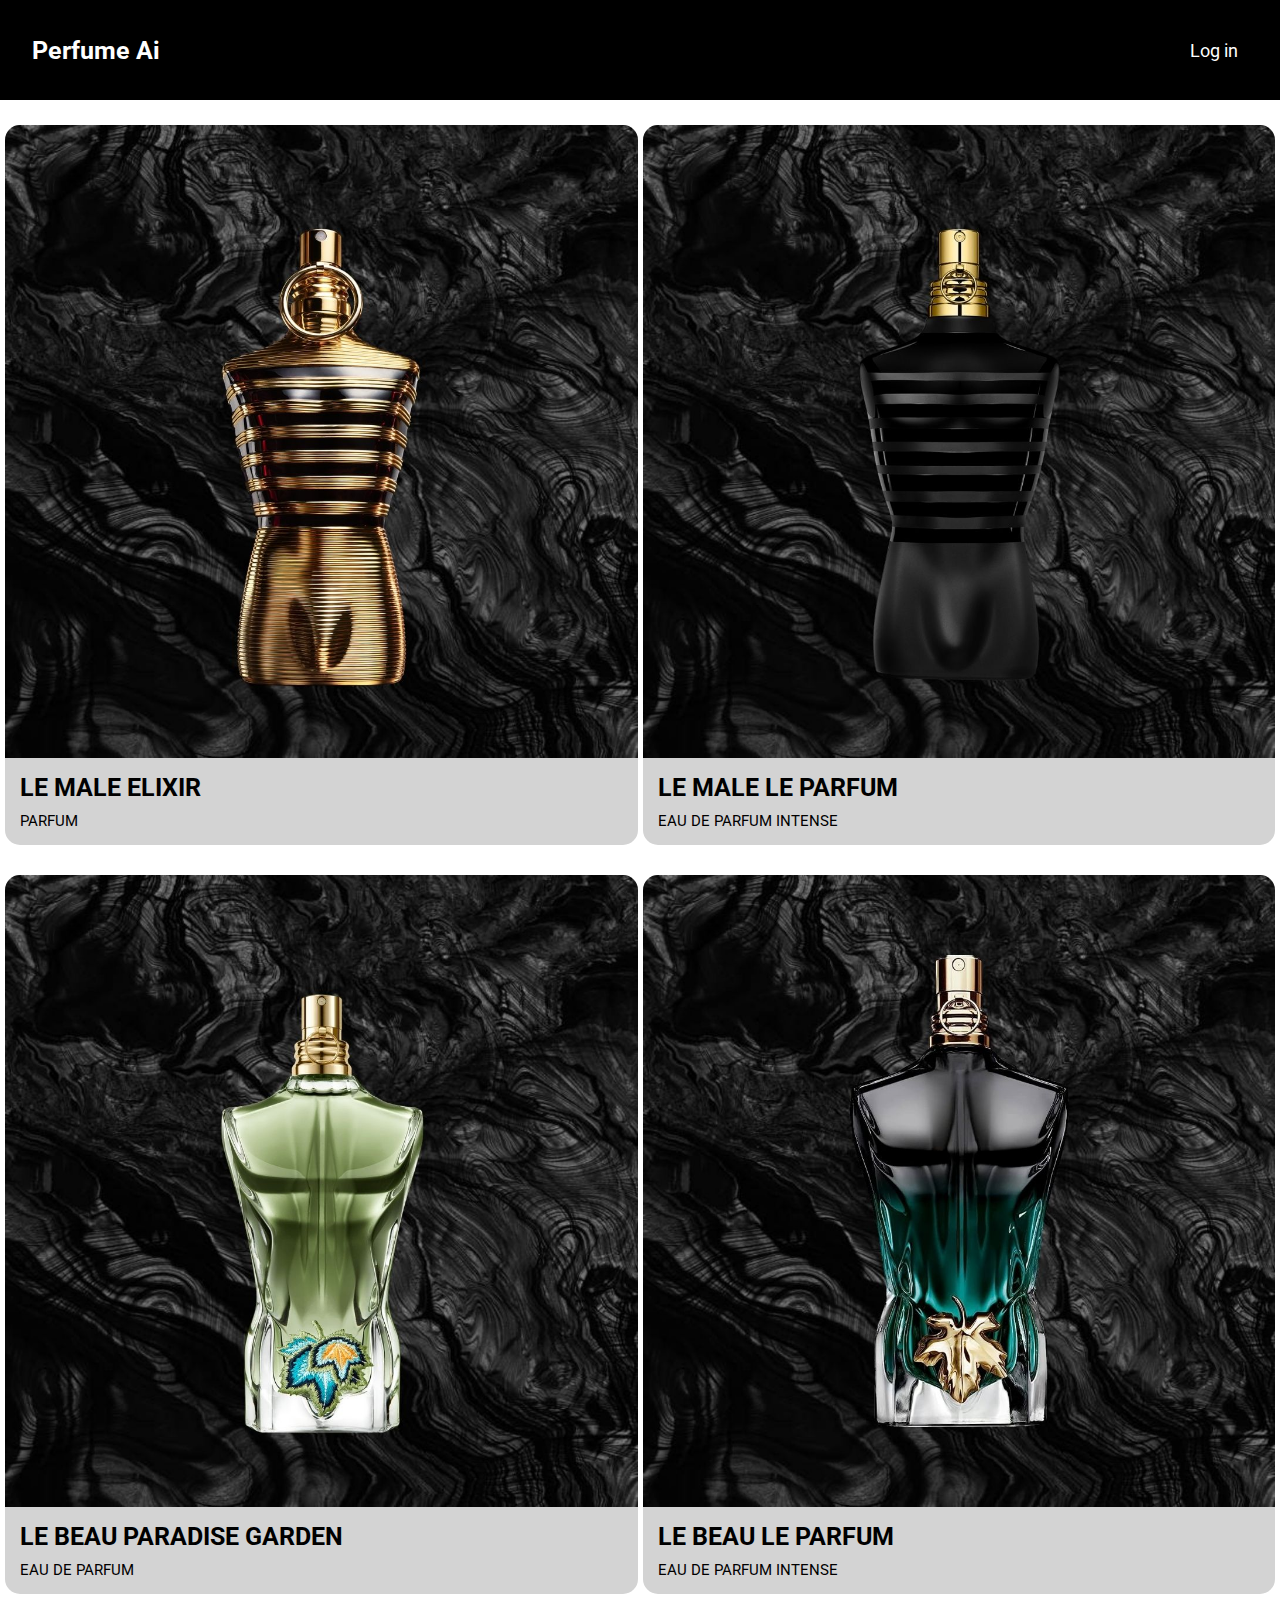
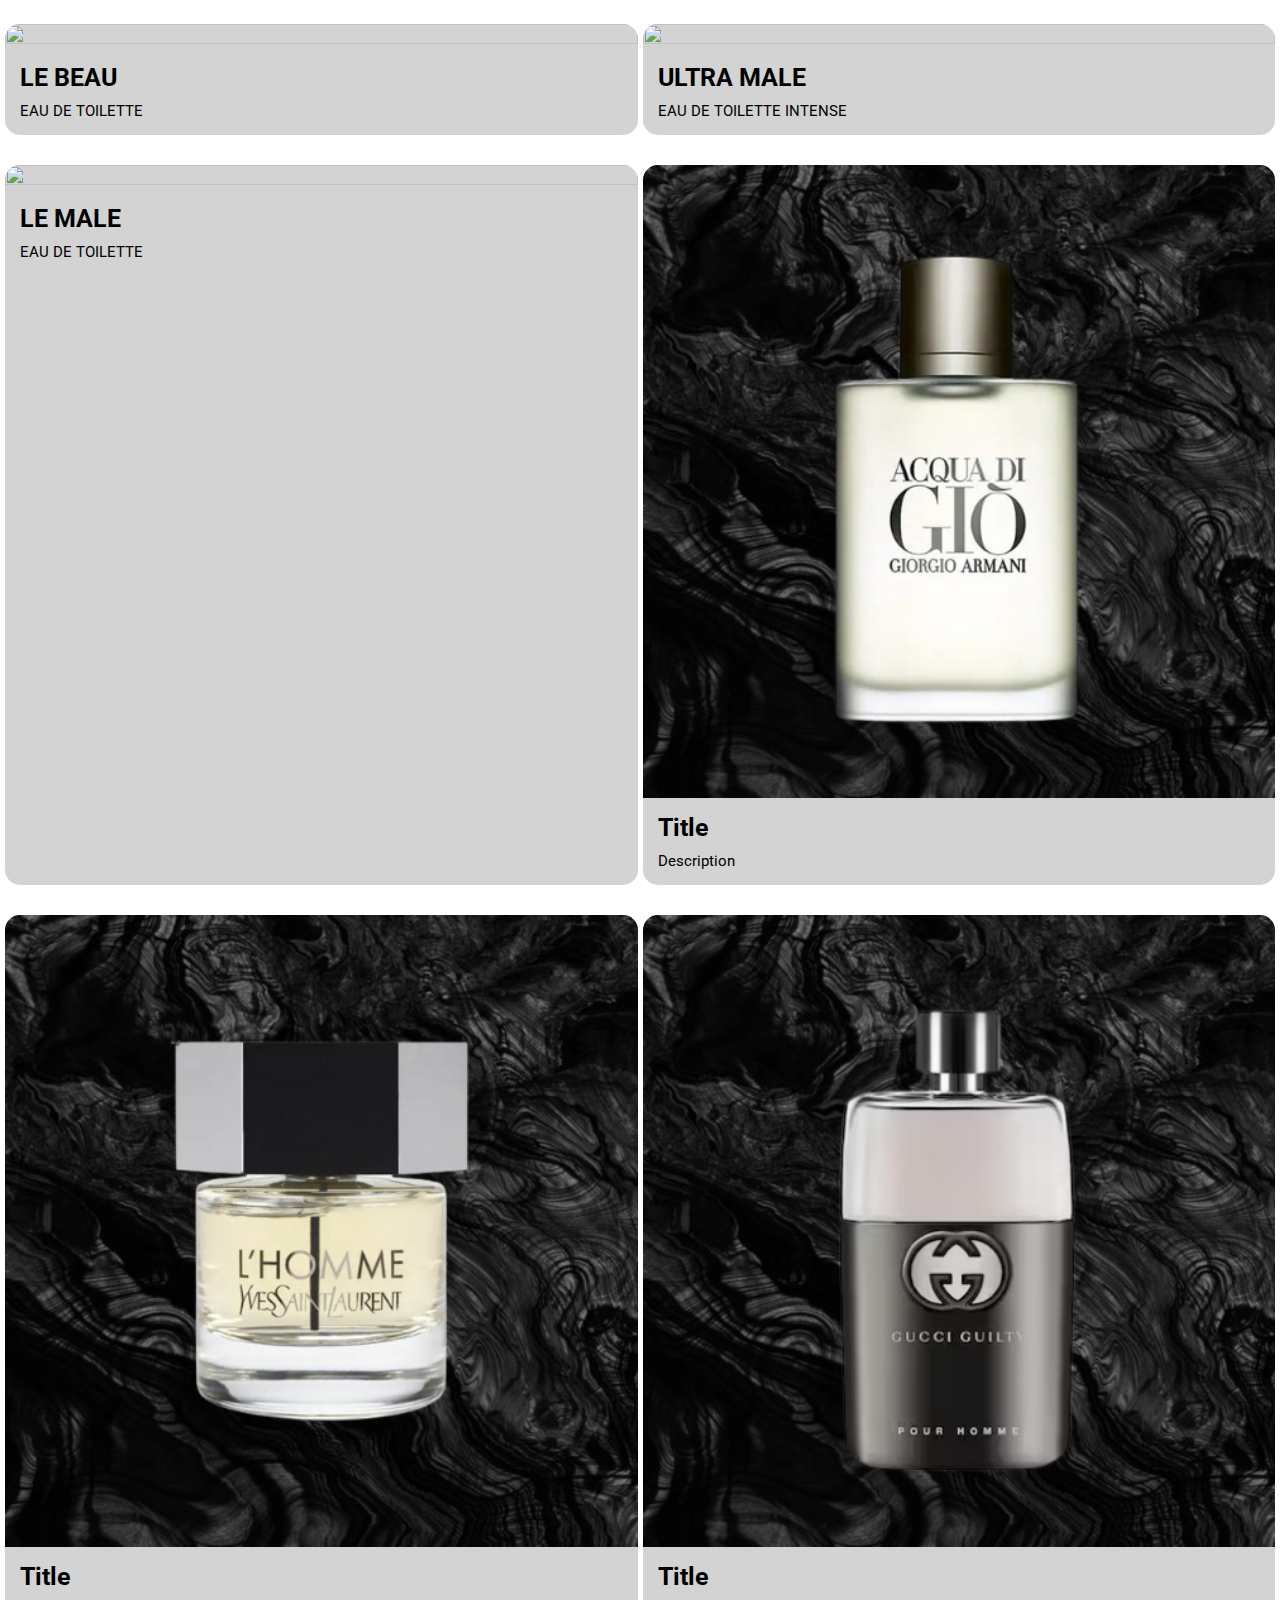
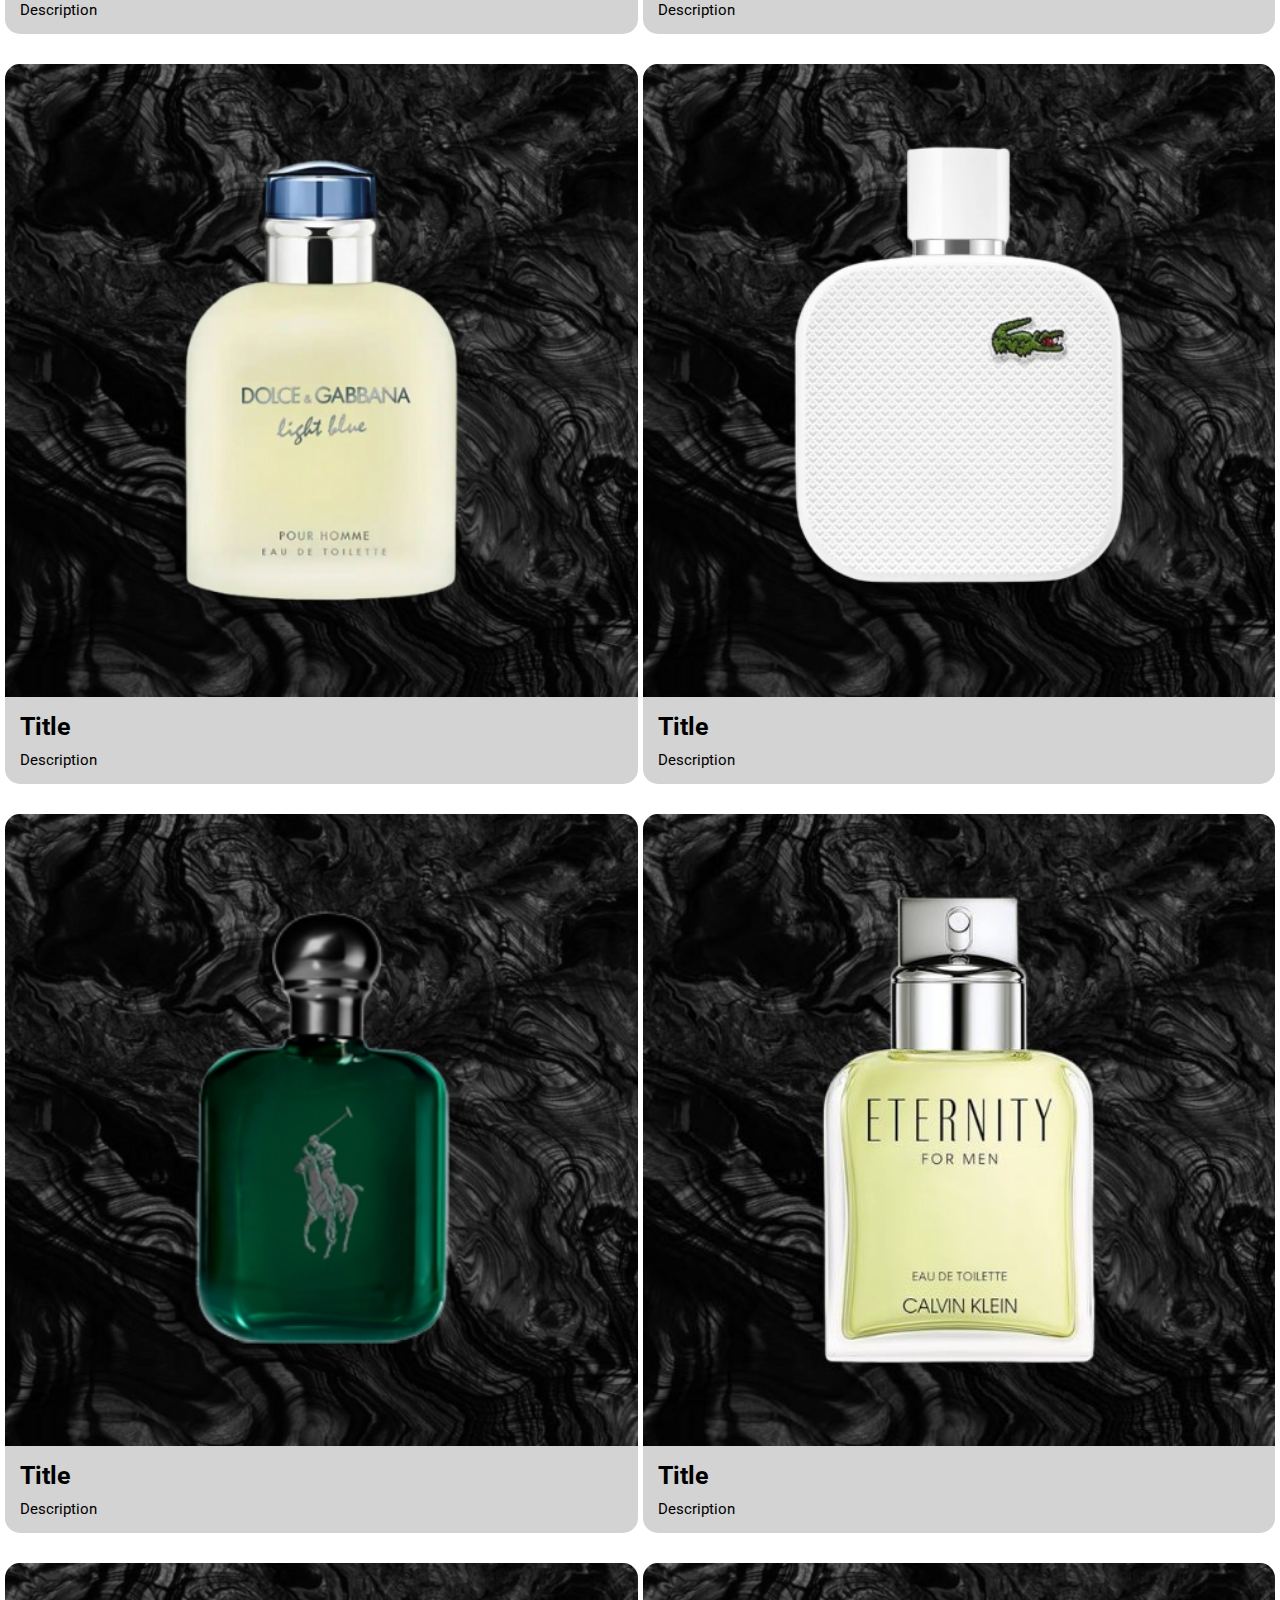
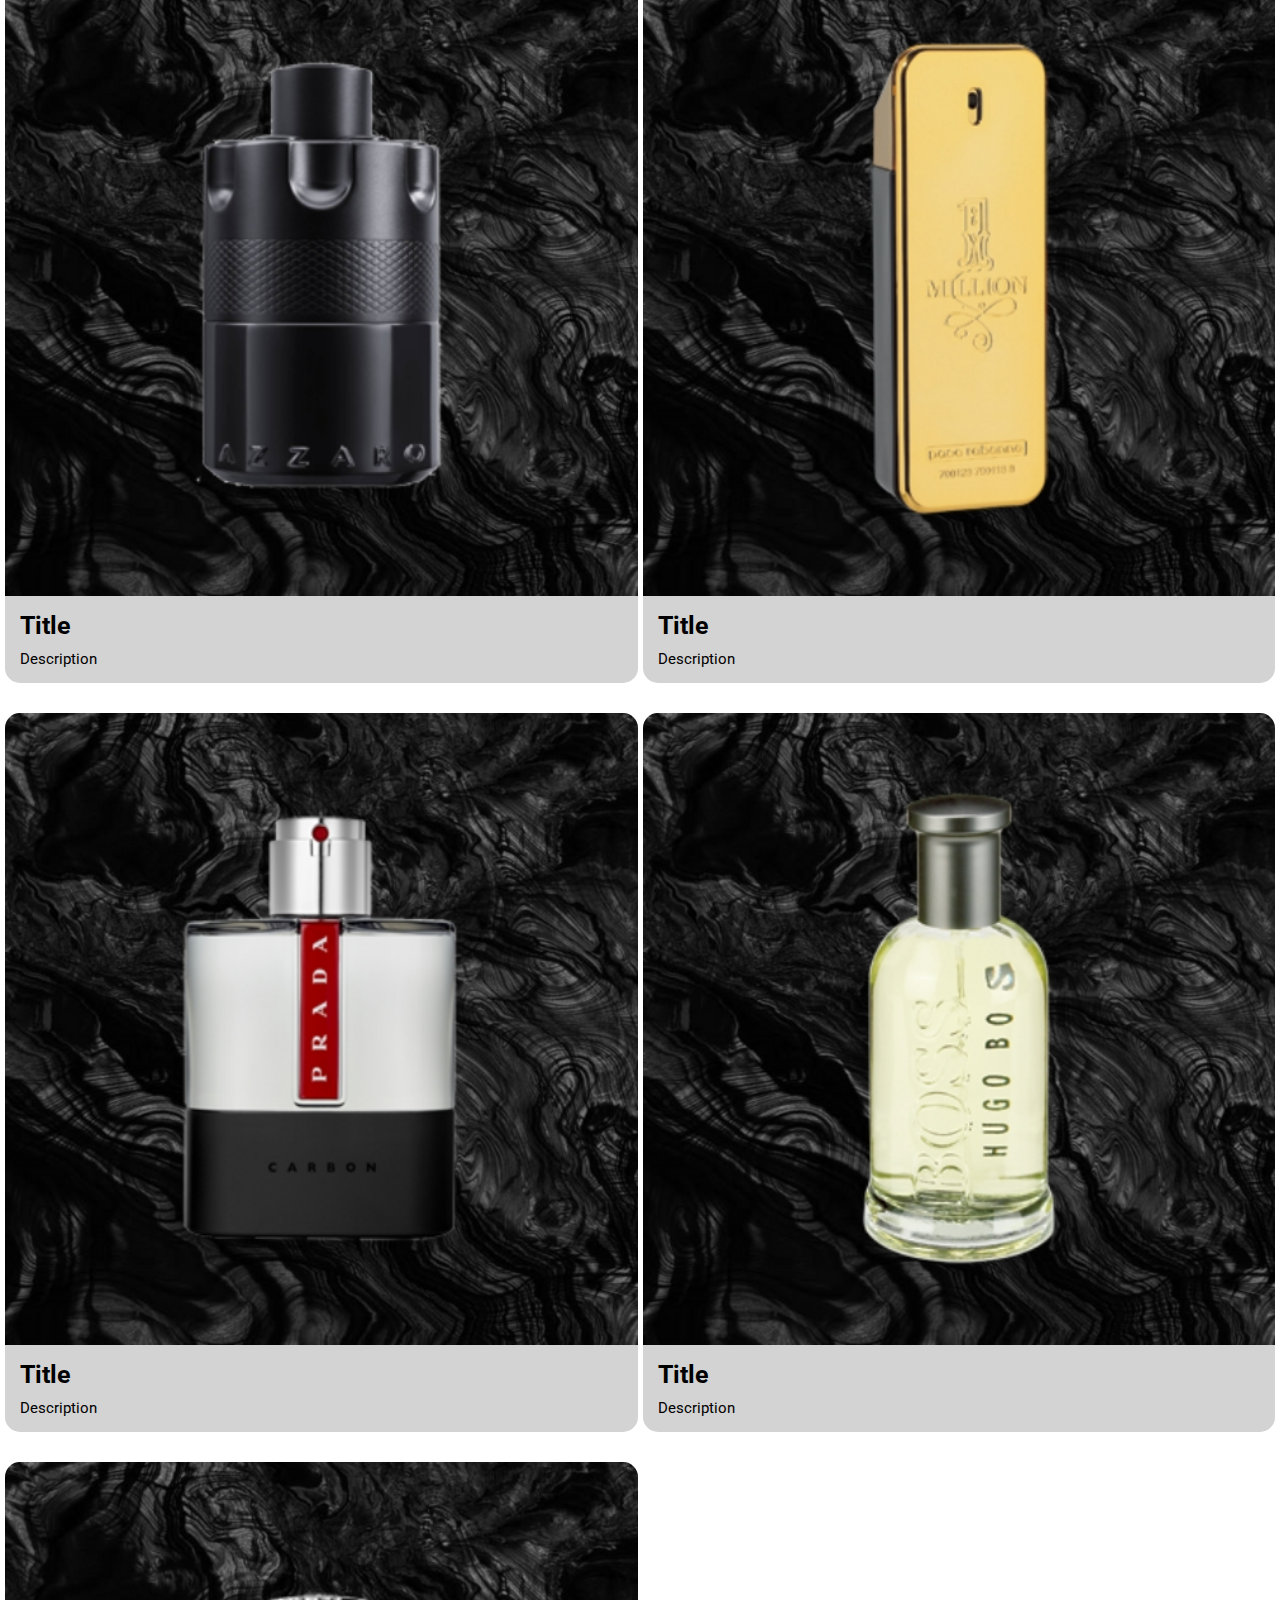
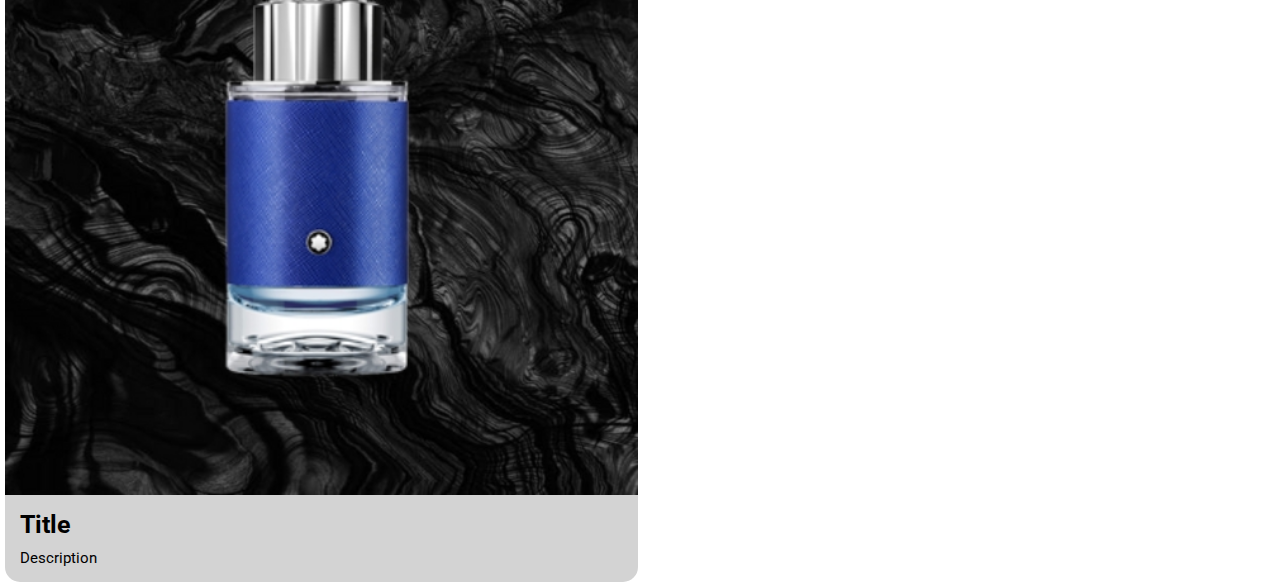
==== commit 77b6fe15: "Update index.html" ====
--- a/index.html
+++ b/index.html
@@ -63,7 +63,7 @@
         </div>
         <div class="product">
             <div class="product-image">
-                <img class="product-picture" src="Product-picture/0.png">
+                <img class="product-picture" src="Product-picture/1-5.jpg">
             </div>
             <div class="product-info">
                 <div class="product-title">LE BEAU</div>
@@ -72,7 +72,7 @@
         </div>
         <div class="product">
             <div class="product-image">
-                <img class="product-picture" src="Product-picture/0.png">
+                <img class="product-picture" src="Product-picture/1-6.jpg">
             </div>
             <div class="product-info">
                 <div class="product-title">ULTRA MALE</div>
@@ -81,7 +81,7 @@
         </div>
         <div class="product">
             <div class="product-image">
-                <img class="product-picture" src="Product-picture/0.png">
+                <img class="product-picture" src="Product-picture/1-7.jpg">
             </div>
             <div class="product-info">
                 <div class="product-title">LE MALE</div>
--- a/style.css
+++ b/style.css
@@ -15,12 +15,6 @@
     right: 0px;
 }
 .header-button{
-    color: white;
-    background-color: transparent;
-    border-width: 0;
-    font-size: 18px;
-}
-.header-text-button{
     color: white;
     background-color: transparent;
     border-width: 0;
@@ -43,6 +37,9 @@
     font-weight: 700;
     cursor: pointer;
     flex-shrink: 0;
+    color: white;
+    border-width: 0;
+    text-decoration: none;
 }
 .right-section{
     color: white;
@@ -54,6 +51,10 @@
 }
 .login-button{
     margin-right: 10px;
+    color: white;
+    border-width: 0;
+    font-size: 18px;
+    text-decoration: none;
 }
 .login-button:hover,.cart-button:hover{
     color: gray;
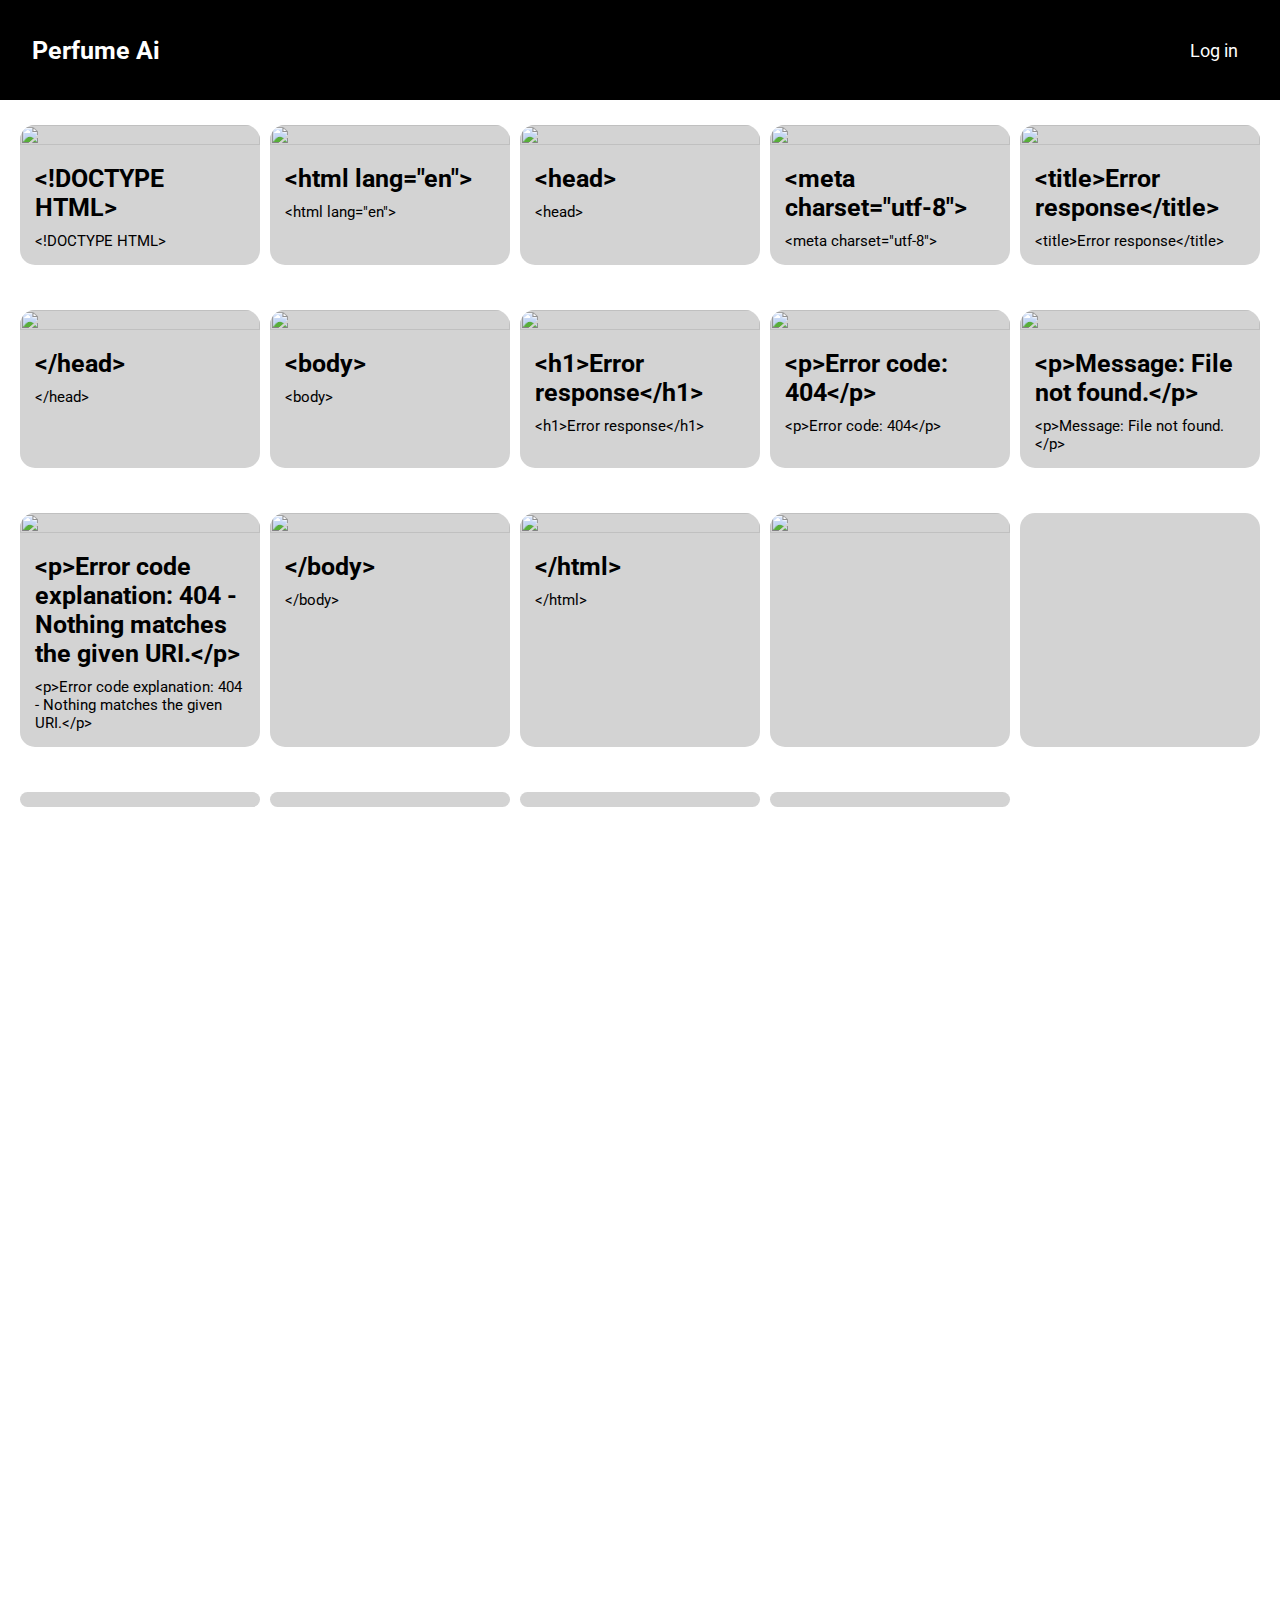
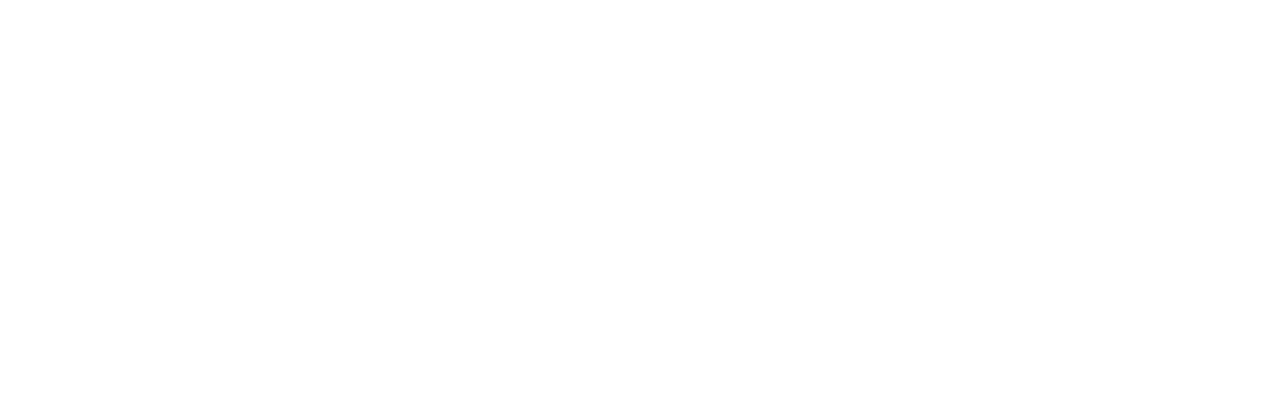
==== commit 3b22d4d6: "Update index.html" ====
--- a/index.html
+++ b/index.html
@@ -24,179 +24,103 @@
         </div>        
     </div>
 
-    <div class="grid" id="grid">
+
+
+    <div class="grid" id="grid"></div>
+
+    <script>
+        // Fonction pour lire le fichier texte
+        function readTextFile(file, lineNumber) {
+            return new Promise((resolve, reject) => {
+                fetch(file)
+                    .then(response => response.text())
+                    .then(text => {
+                        // Séparer les lignes
+                        const lines = text.split('\n');
+                        // Récupérer la ligne souhaitée
+                        const selectedLine = lines[lineNumber - 1]; // Les tableaux commencent à l'index 0
+                        resolve(selectedLine.trim());
+                    })
+                    .catch(error => reject(error));
+            });
+        }
+    
+        // Déclaration de la variable contenant le nombre de produits
+        var productNumber = 19;
+    
+        // Sélection de l'élément parent
+        var gridContainer = document.getElementById('grid');
+    
+        // Tableau pour stocker les promesses de lecture de fichiers texte
+        var promises = [];
+    
+        // Boucle pour générer les éléments HTML et lire les fichiers texte
+        for (var i = 1; i <= productNumber; i++) {
+            (function(index) {
+                // Création des éléments product, image et info
+                var productDiv = document.createElement('div');
+                productDiv.className = 'product';
+                productDiv.id = 'product-' + index; // Ajout d'un ID unique pour chaque produit
+                var imageDiv = document.createElement('div');
+                imageDiv.className = 'product-image';
+                var image = document.createElement('img');
+                image.className = 'product-picture';
+                image.id = 'product-image-' + index;
+                imageDiv.appendChild(image);
+                var infoDiv = document.createElement('div');
+                infoDiv.className = 'product-info';
+                var titleDiv = document.createElement('div');
+                titleDiv.className = 'product-title';
+                titleDiv.id = 'product-title-' + index;
+                var descriptionDiv = document.createElement('div');
+                descriptionDiv.className = 'product-description';
+                descriptionDiv.id = 'product-description-' + index;
+                infoDiv.appendChild(titleDiv);
+                infoDiv.appendChild(descriptionDiv);
+    
+                // Ajout des éléments à l'élément parent
+                productDiv.appendChild(imageDiv);
+                productDiv.appendChild(infoDiv);
+                gridContainer.appendChild(productDiv);
+    
+                // Lecture des fichiers texte et stockage des promesses
+                promises.push(
+                    readTextFile('product-info/product-title.txt', index).then(title => {
+                        document.getElementById('product-title-' + index).textContent = title;
+                    }),
+                    readTextFile('product-info/product-description.txt', index).then(description => {
+                        document.getElementById('product-description-' + index).textContent = description;
+                    }),
+                    readTextFile('product-info/product-image.txt', index).then(imageSrc => {
+                        document.getElementById('product-image-' + index).src = imageSrc;
+                    })
+                );
+    
+                // Ajout d'un gestionnaire d'événements click pour ouvrir la page spécifique du produit
+                productDiv.addEventListener('click', function() {
+                    // Redirection vers la page spécifique du produit
+                    window.location.href = 'product.html?id=' + index;
+                });
+            })(i);
+        }
+    
+        // Attendre que toutes les promesses soient résolues
+        Promise.all(promises)
+            .then(() => console.log('Tous les fichiers texte ont été lus et les éléments de produit ont été remplis.'))
+            .catch(error => console.error('Une erreur est survenue lors de la lecture des fichiers texte : ', error));
+    </script>
+    
+
+    <!--<div class="grid" id="grid">
         <div class="product">
             <div class="product-image">
-                <img class="product-picture" src="Product-picture/1-1.jpg">
+                <img class="product-picture" id="product-image-1">
             </div>
             <div class="product-info">
-                <div class="product-title">LE MALE ELIXIR</div>
-                <div class="product-description">PARFUM</div>
+                <div class="product-title" id="product-title-1"></div>
+                <div class="product-description" id="product-description-1"></div>
             </div>
         </div>
-        <div class="product">
-            <div class="product-image">
-                <img class="product-picture" src="Product-picture/1-2.jpg">
-            </div>
-            <div class="product-info">
-                <div class="product-title">LE MALE LE PARFUM</div>
-                <div class="product-description">EAU DE PARFUM INTENSE</div>
-            </div>
-        </div>
-        <div class="product">
-            <div class="product-image">
-                <img class="product-picture" src="Product-picture/1-3.jpg">
-            </div>
-            <div class="product-info">
-                <div class="product-title">LE BEAU PARADISE GARDEN</div>
-                <div class="product-description">EAU DE PARFUM</div>
-            </div>
-        </div>
-        <div class="product">
-            <div class="product-image">
-                <img class="product-picture" src="Product-picture/1-4.jpg">
-            </div>
-            <div class="product-info">
-                <div class="product-title">LE BEAU LE PARFUM</div>
-                <div class="product-description">EAU DE PARFUM INTENSE</div>
-            </div>
-        </div>
-        <div class="product">
-            <div class="product-image">
-                <img class="product-picture" src="Product-picture/1-5.jpg">
-            </div>
-            <div class="product-info">
-                <div class="product-title">LE BEAU</div>
-                <div class="product-description">EAU DE TOILETTE</div>
-            </div>
-        </div>
-        <div class="product">
-            <div class="product-image">
-                <img class="product-picture" src="Product-picture/1-6.jpg">
-            </div>
-            <div class="product-info">
-                <div class="product-title">ULTRA MALE</div>
-                <div class="product-description">EAU DE TOILETTE INTENSE</div>
-            </div>
-        </div>
-        <div class="product">
-            <div class="product-image">
-                <img class="product-picture" src="Product-picture/1-7.jpg">
-            </div>
-            <div class="product-info">
-                <div class="product-title">LE MALE</div>
-                <div class="product-description">EAU DE TOILETTE</div>
-            </div>
-        </div>
-        <div class="product">
-            <div class="product-image">
-                <img class="product-picture" src="Product-picture/1.jpg">
-            </div>
-            <div class="product-info">
-                <div class="product-title">Title</div>
-                <div class="product-description">Description</div>
-            </div>
-        </div>
-        <div class="product">
-            <div class="product-image">
-                <img class="product-picture" src="Product-picture/2.jpg">
-            </div>
-            <div class="product-info">
-                <div class="product-title">Title</div>
-                <div class="product-description">Description</div>
-            </div>
-        </div>
-        <div class="product">
-            <div class="product-image">
-                <img class="product-picture" src="Product-picture/3.jpg">
-            </div>
-            <div class="product-info">
-                <div class="product-title">Title</div>
-                <div class="product-description">Description</div>
-            </div>
-        </div>
-        <div class="product">
-            <div class="product-image">
-                <img class="product-picture" src="Product-picture/4.jpg">
-            </div>
-            <div class="product-info">
-                <div class="product-title">Title</div>
-                <div class="product-description">Description</div>
-            </div>
-        </div>
-        <div class="product">
-            <div class="product-image">
-                <img class="product-picture" src="Product-picture/5.jpg">
-            </div>
-            <div class="product-info">
-                <div class="product-title">Title</div>
-                <div class="product-description">Description</div>
-            </div>
-        </div>
-        <div class="product">
-            <div class="product-image">
-                <img class="product-picture" src="Product-picture/6.jpg">
-            </div>
-            <div class="product-info">
-                <div class="product-title">Title</div>
-                <div class="product-description">Description</div>
-            </div>
-        </div>
-        <div class="product">
-            <div class="product-image">
-                <img class="product-picture" src="Product-picture/7.jpg">
-            </div>
-            <div class="product-info">
-                <div class="product-title">Title</div>
-                <div class="product-description">Description</div>
-            </div>
-        </div>
-        <div class="product">
-            <div class="product-image">
-                <img class="product-picture" src="Product-picture/8.jpg">
-            </div>
-            <div class="product-info">
-                <div class="product-title">Title</div>
-                <div class="product-description">Description</div>
-            </div>
-        </div>
-        <div class="product">
-            <div class="product-image">
-                <img class="product-picture" src="Product-picture/9.jpg">
-            </div>
-            <div class="product-info">
-                <div class="product-title">Title</div>
-                <div class="product-description">Description</div>
-            </div>
-        </div>
-        <div class="product">
-            <div class="product-image">
-                <img class="product-picture" src="Product-picture/10.jpg">
-            </div>
-            <div class="product-info">
-                <div class="product-title">Title</div>
-                <div class="product-description">Description</div>
-            </div>
-        </div>
-        <div class="product">
-            <div class="product-image">
-                <img class="product-picture" src="Product-picture/11.jpg">
-            </div>
-            <div class="product-info">
-                <div class="product-title">Title</div>
-                <div class="product-description">Description</div>
-            </div>
-        </div>
-        <div class="product">
-            <div class="product-image">
-                <img class="product-picture" src="Product-picture/12.jpg">
-            </div>
-            <div class="product-info">
-                <div class="product-title">Title</div>
-                <div class="product-description">Description</div>
-            </div>
-        </div>
-    </div>
-
+    </div>-->
 </body>
 </html>
--- a/style.css
+++ b/style.css
@@ -13,6 +13,7 @@
     position: fixed;
     left: 0px;
     right: 0px;
+    z-index: 9999;
 }
 .header-button{
     color: white;
@@ -62,17 +63,15 @@
 }
 .grid{
     display: grid;
-    grid-template-columns: 1fr 1fr; 
-    column-gap: 5px;  
-    row-gap: 30px;
     padding-top: 125px;
-    padding-left: 5px;
-    padding-right: 5px;
 }
 .product{
     background-color: lightgray;
     border-radius: 15px;
     cursor: pointer;
+}
+.product:hover{
+    opacity: 0.7;
 }
 .product-image{
     display: flex;
@@ -99,3 +98,41 @@
     margin-top: 10px;
     margin-bottom: 10px;
 }
+
+
+
+.grid{
+    grid-template-columns: 1fr 1fr 1fr 1fr 1fr;
+    column-gap: 10px;  
+    row-gap: 45px;
+    padding-left: 20px;
+    padding-right: 20px;
+}
+@media screen and (max-width: 1200px) {
+    .grid {
+        grid-template-columns: 1fr 1fr 1fr 1fr;
+        column-gap: 8px;  
+        row-gap: 40px;
+        padding-left: 15px;
+        padding-right: 15px;
+        
+    }
+}
+@media screen and (max-width: 900px) {
+    .grid {
+        grid-template-columns: 1fr 1fr 1fr;
+        column-gap: 7px;  
+        row-gap: 35px;
+        padding-left: 10px;
+        padding-right: 10px;
+    }
+}
+@media screen and (max-width: 600px) {
+    .grid {
+        grid-template-columns: 1fr 1fr;
+        column-gap: 5px;  
+        row-gap: 30px;
+        padding-left: 5px;
+        padding-right: 5px;
+    }
+}
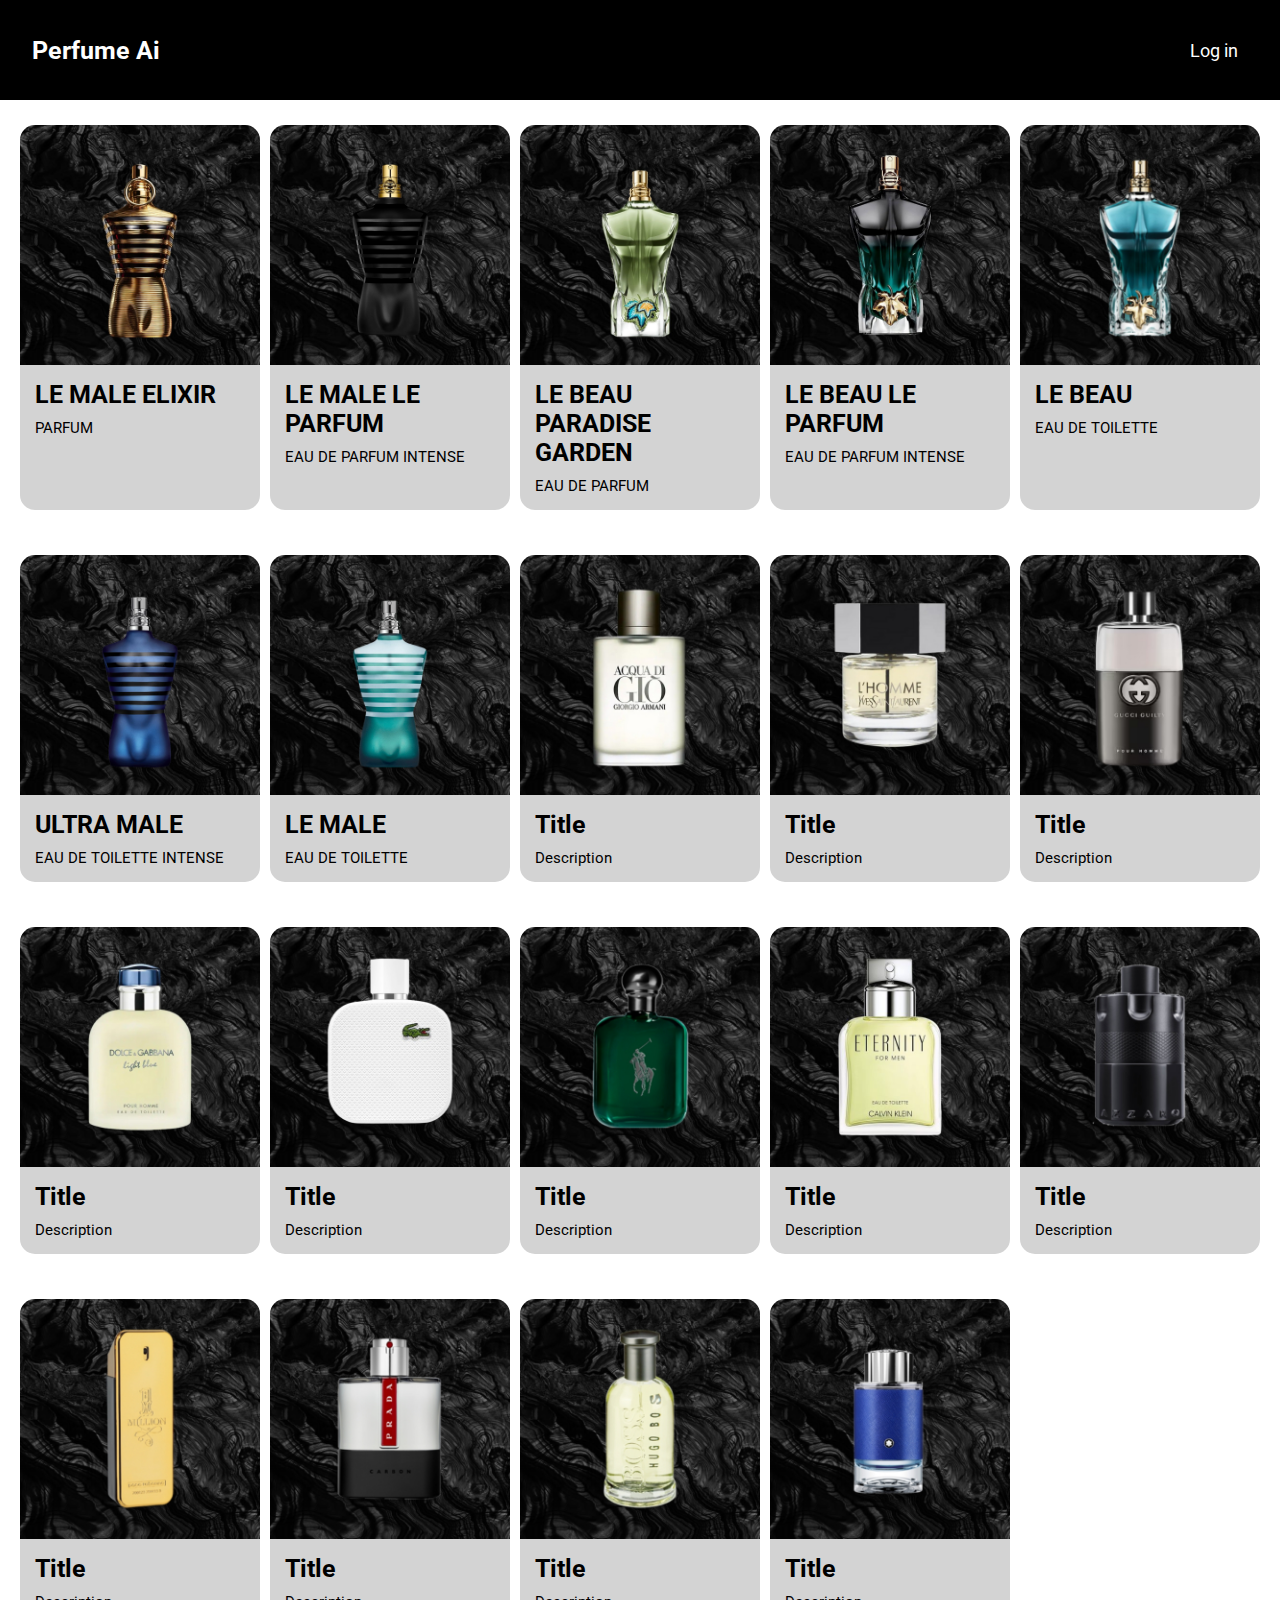
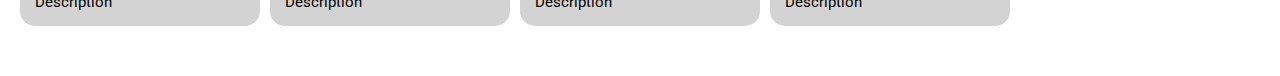
==== commit 616439ee: "Update index.html" ====
--- a/index.html
+++ b/index.html
@@ -3,7 +3,6 @@
 <head>
     <meta charset="UTF-8">
     <meta name="viewport" content="width=device-width, initial-scale=1.0">
-    
     <link href="https://fonts.googleapis.com/css2?family=Roboto:wght@400;500;700&display=swap" rel="stylesheet">
     <link rel="stylesheet" href="https://cdnjs.cloudflare.com/ajax/libs/font-awesome/6.5.1/css/all.min.css" integrity="sha512-DTOQO9RWCH3ppGqcWaEA1BIZOC6xxalwEsw9c2QQeAIftl+Vegovlnee1c9QX4TctnWMn13TZye+giMm8e2LwA==" crossorigin="anonymous" referrerpolicy="no-referrer" />
     <link rel="stylesheet" href="style.css">
@@ -11,7 +10,6 @@
     <title>Perfume Ai</title>
     <link rel="icon" type="image/x-icon" href="favicon.png">
 </head>
-    
 <body>
     <div class="header">
         <div class="left-section">
@@ -24,43 +22,29 @@
         </div>        
     </div>
 
-
-
     <div class="grid" id="grid"></div>
 
     <script>
-        // Fonction pour lire le fichier texte
         function readTextFile(file, lineNumber) {
             return new Promise((resolve, reject) => {
                 fetch(file)
                     .then(response => response.text())
                     .then(text => {
-                        // Séparer les lignes
                         const lines = text.split('\n');
-                        // Récupérer la ligne souhaitée
-                        const selectedLine = lines[lineNumber - 1]; // Les tableaux commencent à l'index 0
+                        const selectedLine = lines[lineNumber - 1];
                         resolve(selectedLine.trim());
                     })
                     .catch(error => reject(error));
             });
         }
-    
-        // Déclaration de la variable contenant le nombre de produits
         var productNumber = 19;
-    
-        // Sélection de l'élément parent
         var gridContainer = document.getElementById('grid');
-    
-        // Tableau pour stocker les promesses de lecture de fichiers texte
         var promises = [];
-    
-        // Boucle pour générer les éléments HTML et lire les fichiers texte
         for (var i = 1; i <= productNumber; i++) {
             (function(index) {
-                // Création des éléments product, image et info
                 var productDiv = document.createElement('div');
                 productDiv.className = 'product';
-                productDiv.id = 'product-' + index; // Ajout d'un ID unique pour chaque produit
+                productDiv.id = 'product-' + index;
                 var imageDiv = document.createElement('div');
                 imageDiv.className = 'product-image';
                 var image = document.createElement('img');
@@ -77,13 +61,9 @@
                 descriptionDiv.id = 'product-description-' + index;
                 infoDiv.appendChild(titleDiv);
                 infoDiv.appendChild(descriptionDiv);
-    
-                // Ajout des éléments à l'élément parent
                 productDiv.appendChild(imageDiv);
                 productDiv.appendChild(infoDiv);
                 gridContainer.appendChild(productDiv);
-    
-                // Lecture des fichiers texte et stockage des promesses
                 promises.push(
                     readTextFile('product-info/product-title.txt', index).then(title => {
                         document.getElementById('product-title-' + index).textContent = title;
@@ -95,22 +75,16 @@
                         document.getElementById('product-image-' + index).src = imageSrc;
                     })
                 );
-    
-                // Ajout d'un gestionnaire d'événements click pour ouvrir la page spécifique du produit
                 productDiv.addEventListener('click', function() {
-                    // Redirection vers la page spécifique du produit
                     window.location.href = 'product.html?id=' + index;
                 });
             })(i);
         }
-    
-        // Attendre que toutes les promesses soient résolues
         Promise.all(promises)
             .then(() => console.log('Tous les fichiers texte ont été lus et les éléments de produit ont été remplis.'))
             .catch(error => console.error('Une erreur est survenue lors de la lecture des fichiers texte : ', error));
     </script>
     
-
     <!--<div class="grid" id="grid">
         <div class="product">
             <div class="product-image">
--- a/style.css
+++ b/style.css
@@ -1,7 +1,6 @@
 body{
     font-family: "Roboto", Arial;
     margin: 0;
-    height: 2000px;
 }
 .header{
     background-color: black;
@@ -61,10 +60,16 @@
     color: gray;
     cursor: pointer;
 }
-.grid{
+
+/*.grid{
+    padding-top: 125px;
+    padding-left: 5px;
+    padding-right: 5px;
     display: grid;
-    padding-top: 125px;
-}
+    grid-template-columns: repeat(auto-fit,
+    minmax(225px, 1fr));
+    gap: 10px;
+}*/
 .product{
     background-color: lightgray;
     border-radius: 15px;
@@ -102,11 +107,14 @@
 
 
 .grid{
+    display: grid;
+    padding-top: 125px;
     grid-template-columns: 1fr 1fr 1fr 1fr 1fr;
     column-gap: 10px;  
     row-gap: 45px;
     padding-left: 20px;
     padding-right: 20px;
+    margin-bottom: 50px;
 }
 @media screen and (max-width: 1200px) {
     .grid {
@@ -115,7 +123,6 @@
         row-gap: 40px;
         padding-left: 15px;
         padding-right: 15px;
-        
     }
 }
 @media screen and (max-width: 900px) {
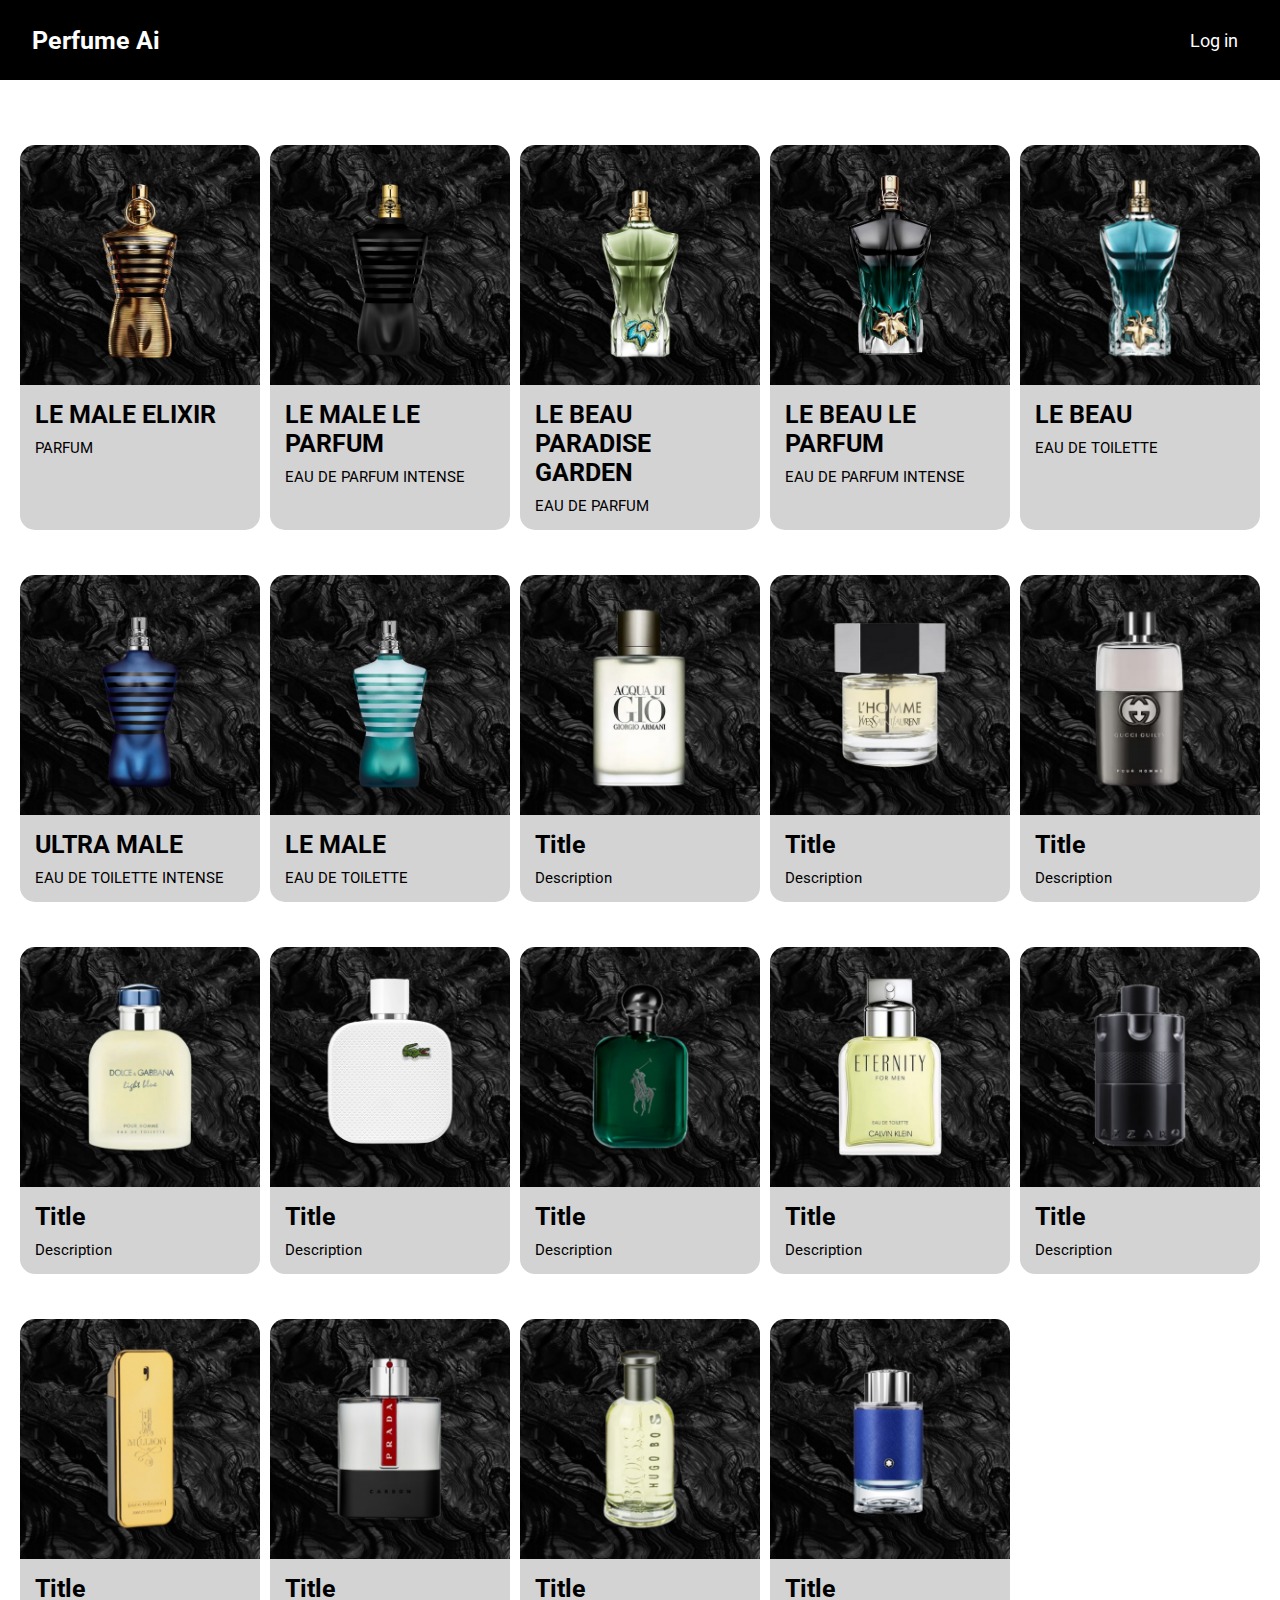
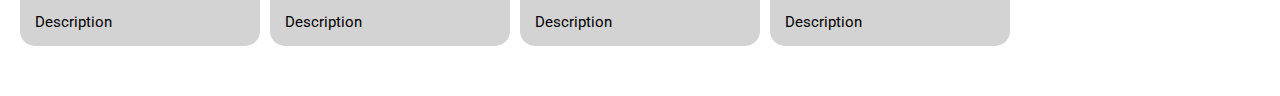
==== commit 3d55636b: "Update index.html" ====
--- a/index.html
+++ b/index.html
@@ -22,8 +22,10 @@
         </div>        
     </div>
 
+    <div class="banner"><img class="banner-img" src="banner/7.jpg"></div>
+
     <div class="grid" id="grid"></div>
-
+    
     <script>
         function readTextFile(file, lineNumber) {
             return new Promise((resolve, reject) => {
--- a/style.css
+++ b/style.css
@@ -4,7 +4,7 @@
 }
 .header{
     background-color: black;
-    height: 100px;
+    height: 80px;
     display: flex;
     flex-direction: row;
     justify-content: space-between;
@@ -60,7 +60,6 @@
     color: gray;
     cursor: pointer;
 }
-
 /*.grid{
     padding-top: 125px;
     padding-left: 5px;
@@ -104,8 +103,6 @@
     margin-bottom: 10px;
 }
 
-
-
 .grid{
     display: grid;
     padding-top: 125px;
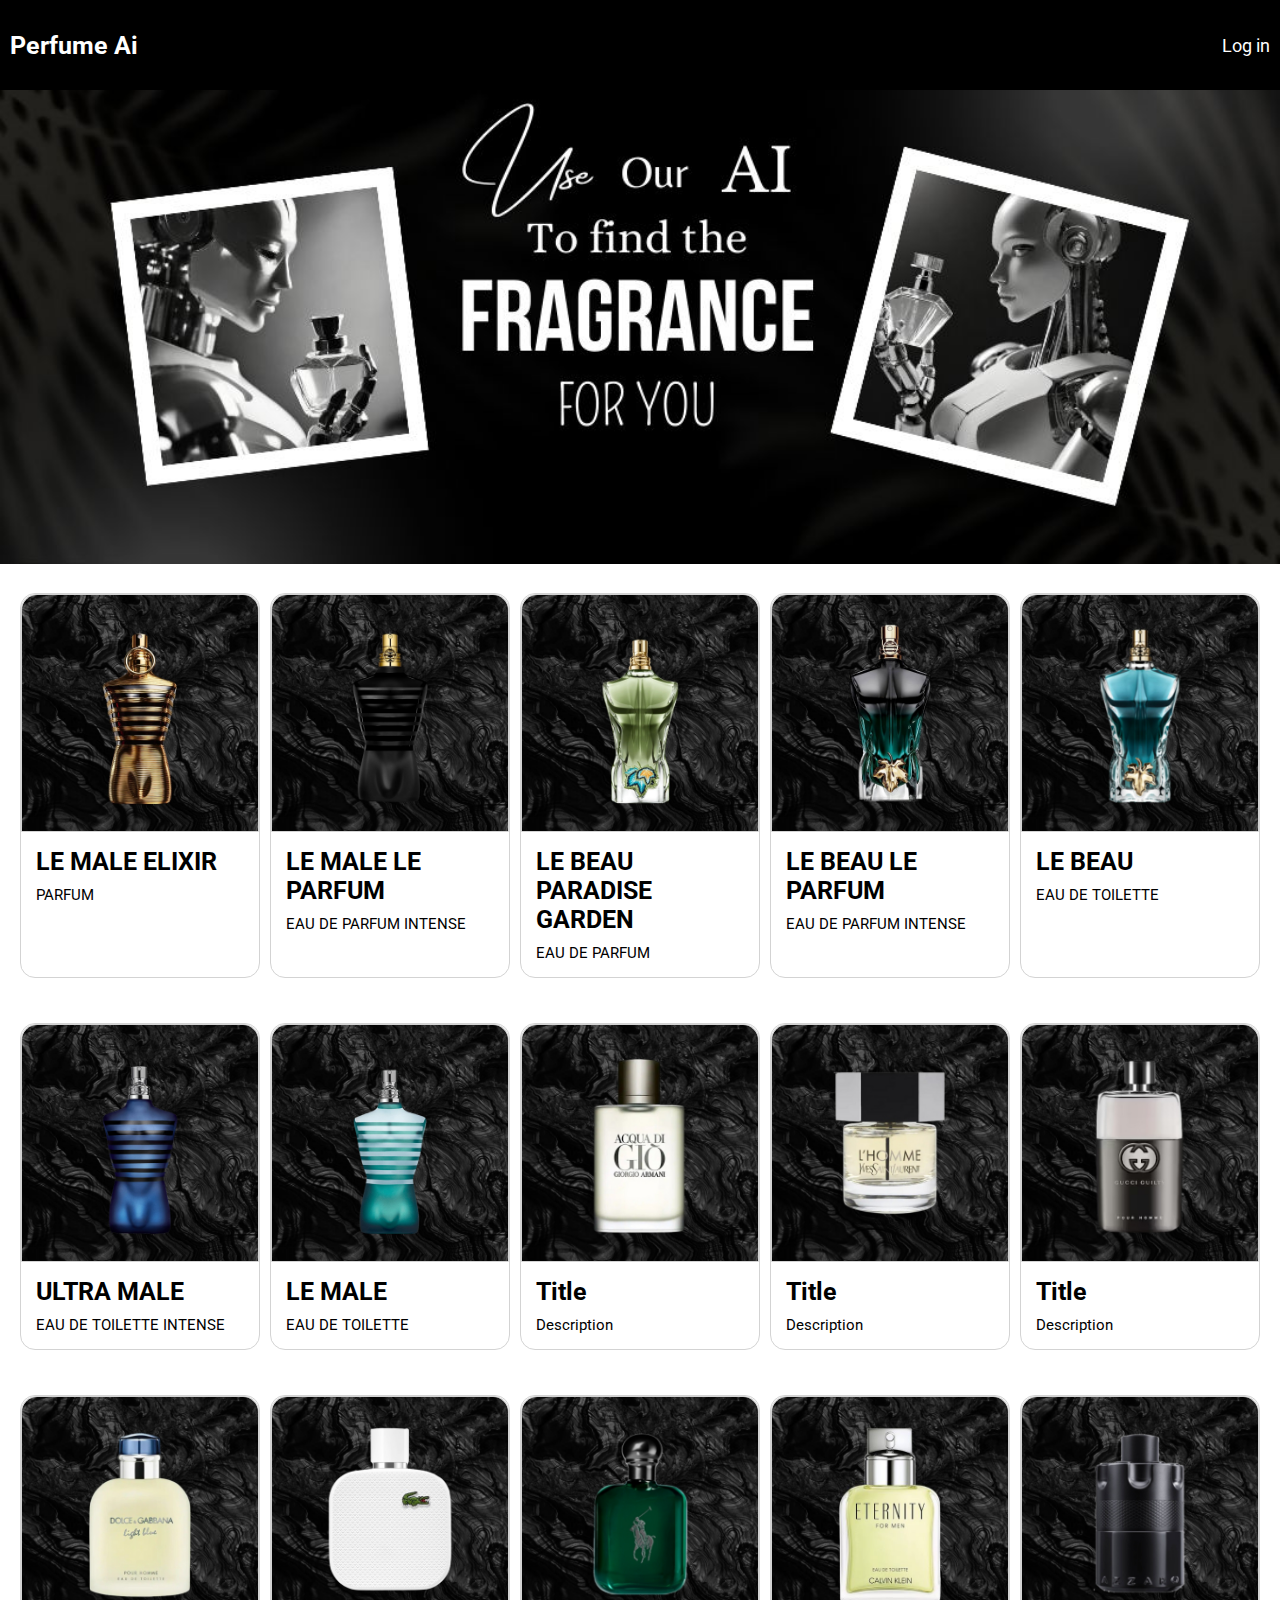
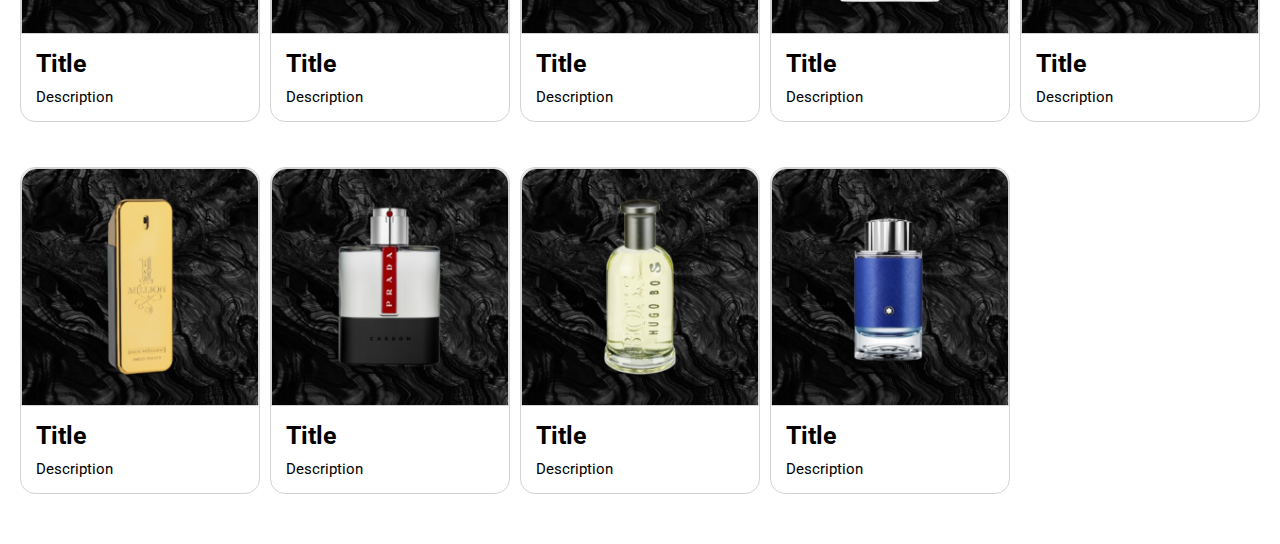
==== commit a26ae2e3: "Update index.html" ====
--- a/index.html
+++ b/index.html
@@ -13,12 +13,12 @@
 <body>
     <div class="header">
         <div class="left-section">
-            <div class="menu-icon"><button class="header-button"><i class="fa-solid fa-bars"></i></button></div>
-            <div class="title-header"><a href="index.html" class="title-header">Perfume Ai</a></div>
+            <div><a href="#" class="header-button"><i class="fa-solid fa-bars"></i></a></div>
+            <div><a href="index.html" class="title-header">Perfume Ai</a></div>
         </div>
         <div class="right-section">
-            <div class="login-button"><a href="login.html" class="login-button">Log in</a></div>
-            <div class="cart-button"><button class="header-button"><i class="fa-solid fa-cart-shopping"></i></button></div>
+            <div><a href="login.html" class="header-button">Log in</a></div>
+            <div><a href="cart.html" class="header-button"><i class="fa-solid fa-cart-shopping"></i></a></div>
         </div>        
     </div>
 
--- a/style.css
+++ b/style.css
@@ -4,12 +4,13 @@
 }
 .header{
     background-color: black;
-    height: 80px;
+    height: 90px;
     display: flex;
     flex-direction: row;
     justify-content: space-between;
     align-items: center;
     position: fixed;
+    top: 0px;
     left: 0px;
     right: 0px;
     z-index: 9999;
@@ -60,17 +61,20 @@
     color: gray;
     cursor: pointer;
 }
-/*.grid{
-    padding-top: 125px;
-    padding-left: 5px;
-    padding-right: 5px;
-    display: grid;
-    grid-template-columns: repeat(auto-fit,
-    minmax(225px, 1fr));
-    gap: 10px;
-}*/
+
+
+.banner{
+    margin-top: 90px;
+    width: 100%;
+}
+.banner-img{
+    width: 100%;
+}
 .product{
-    background-color: lightgray;
+    background-color: white;
+    border-width: 1px;
+    border-color: lightgray;
+    border-style: solid;
     border-radius: 15px;
     cursor: pointer;
 }
@@ -83,6 +87,9 @@
     align-items: center;
     border-top-left-radius: 15px;
     border-top-right-radius: 15px;
+    border-width: 1px;
+    border-color: lightgray;
+    border-style: solid;
 }
 .product-picture{
     height: 100%;
@@ -103,9 +110,18 @@
     margin-bottom: 10px;
 }
 
+/*.grid{
+    padding-top: 125px;
+    padding-left: 5px;
+    padding-right: 5px;
+    display: grid;
+    grid-template-columns: repeat(auto-fit,
+    minmax(225px, 1fr));
+    gap: 10px;
+}*/
 .grid{
     display: grid;
-    padding-top: 125px;
+    padding-top: 25px;
     grid-template-columns: 1fr 1fr 1fr 1fr 1fr;
     column-gap: 10px;  
     row-gap: 45px;
